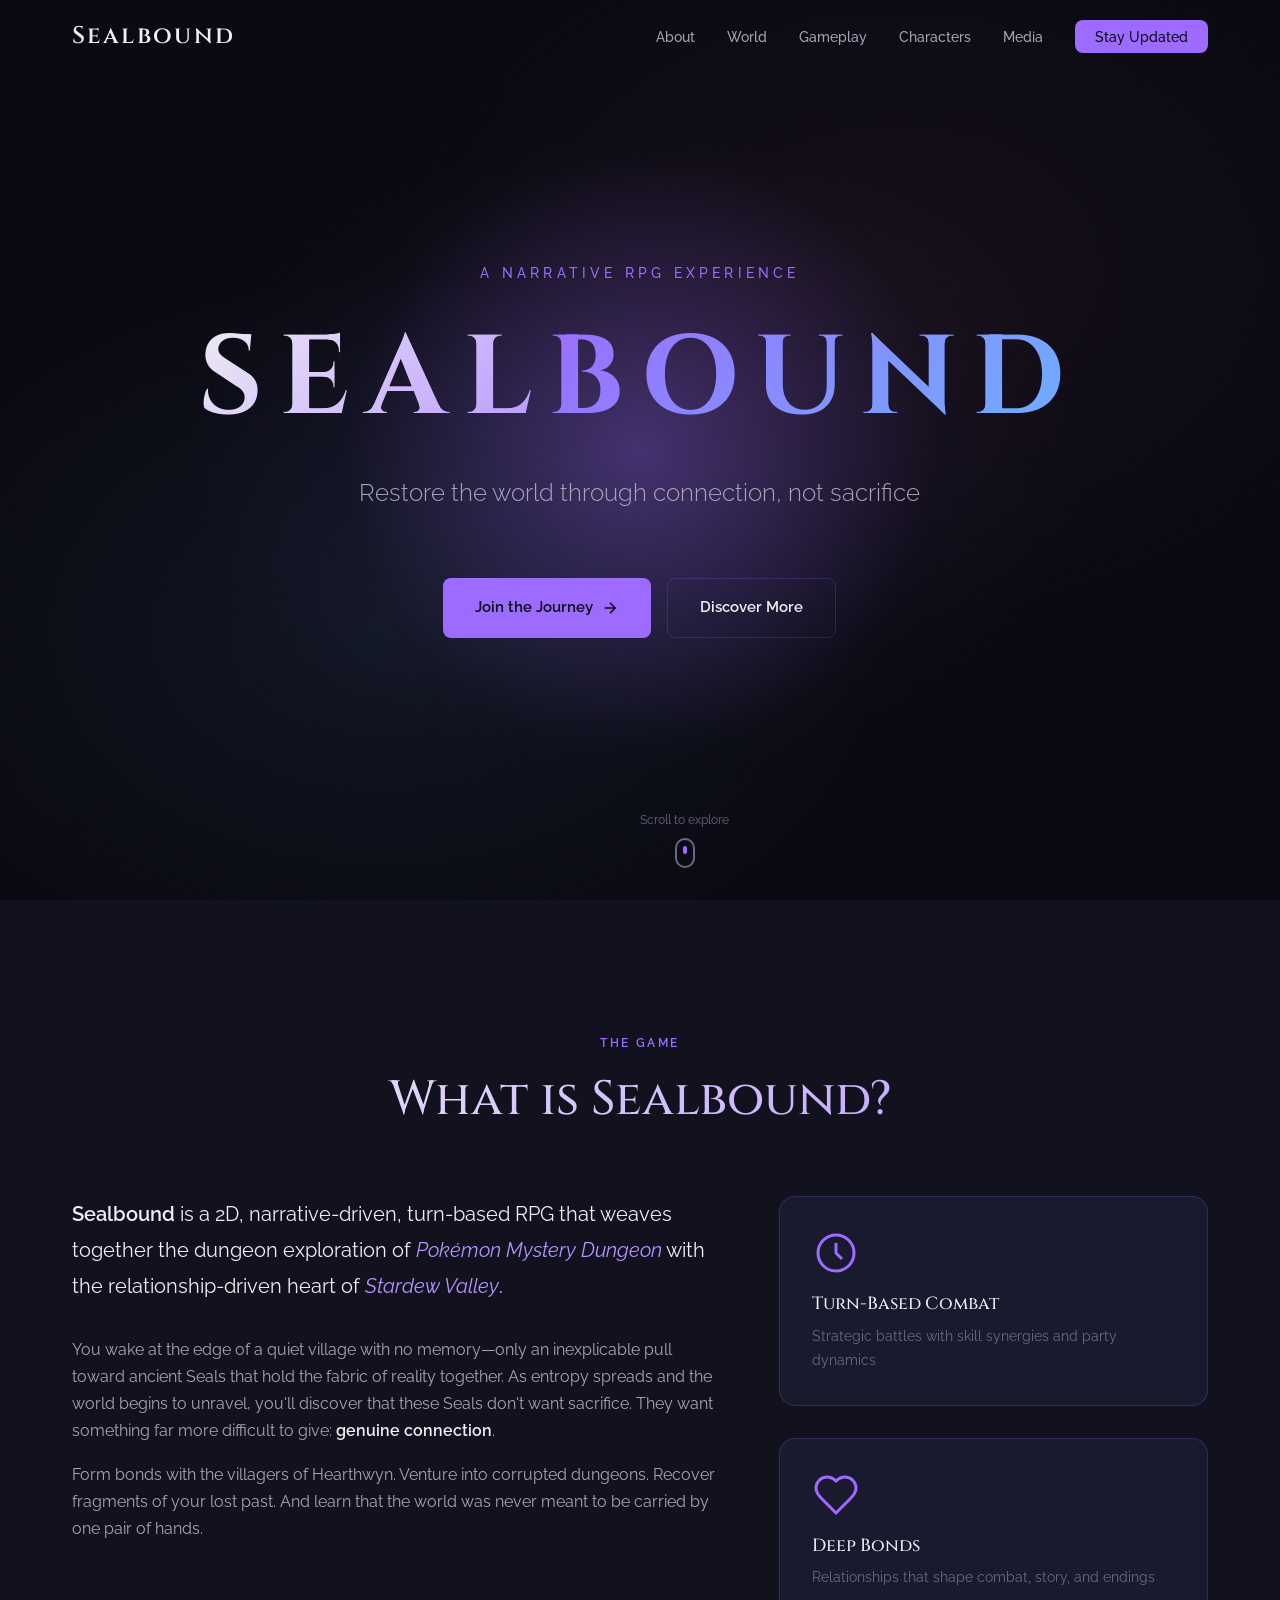
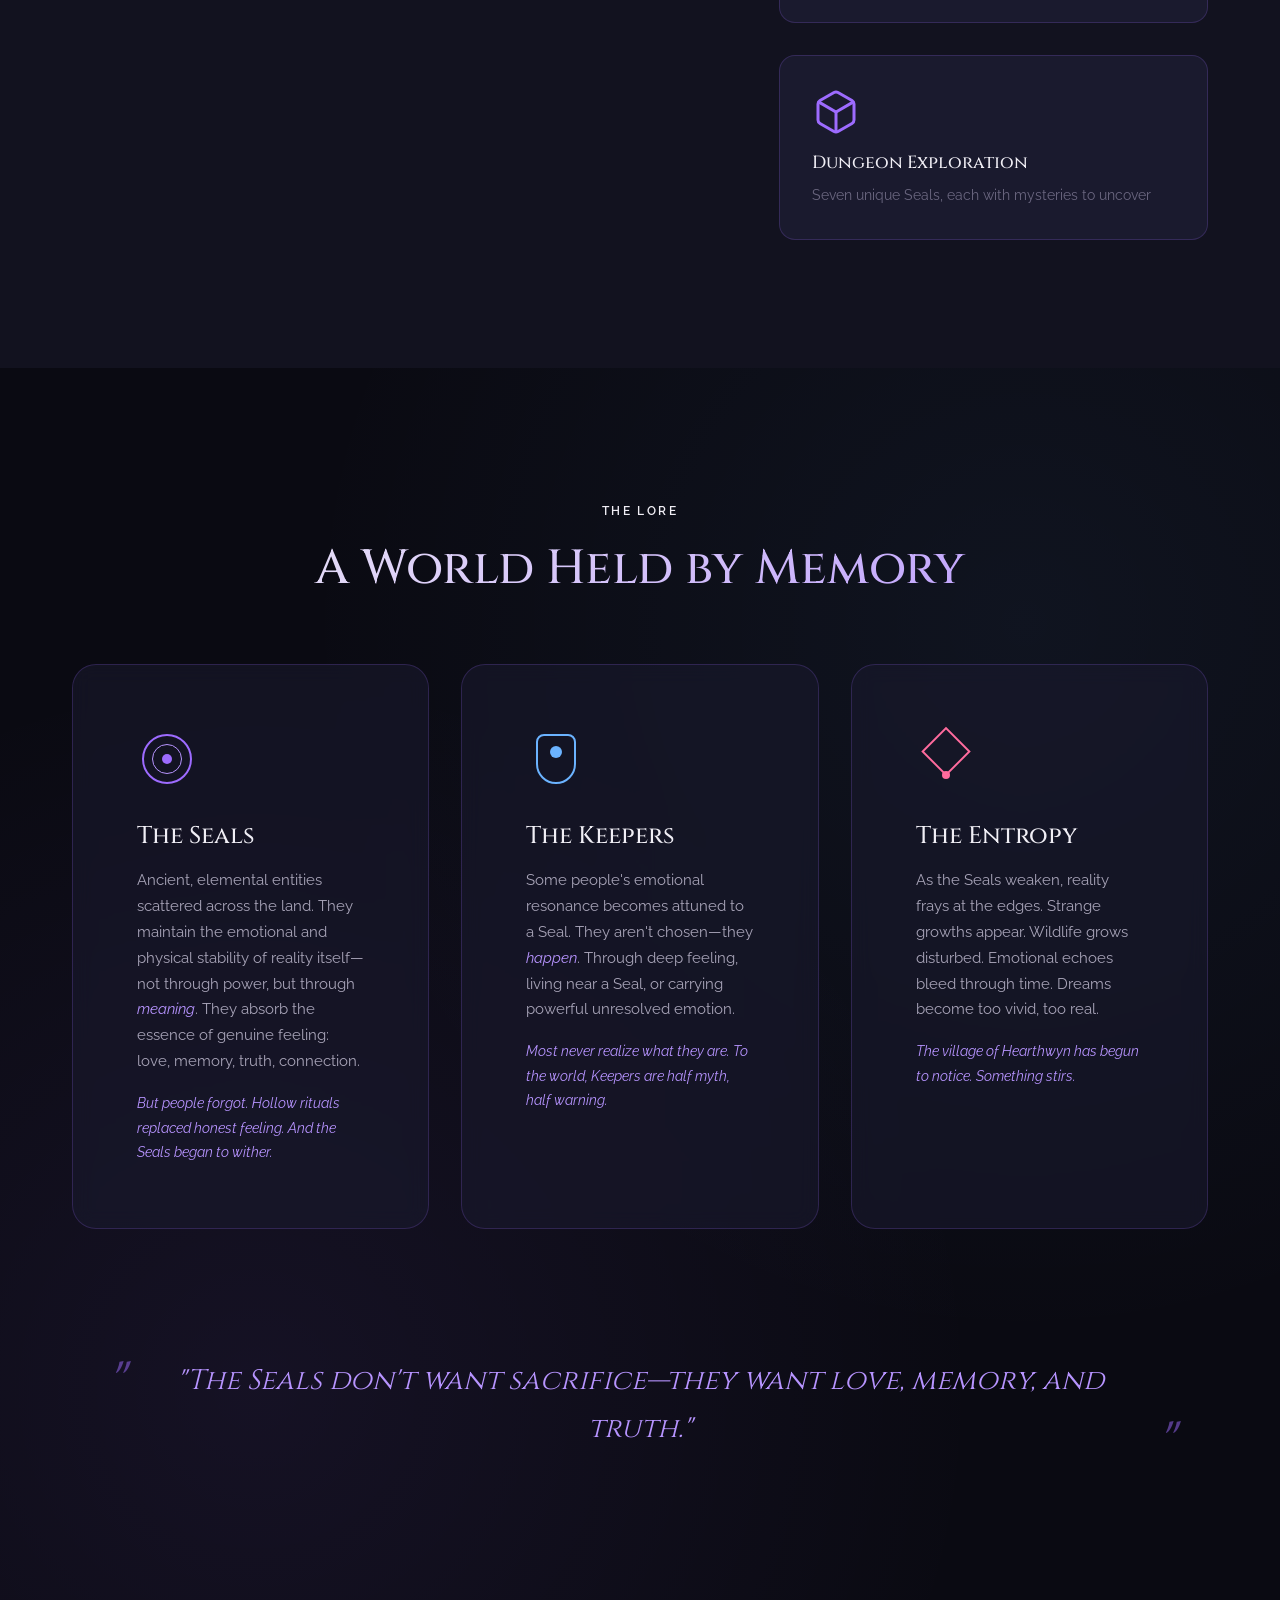
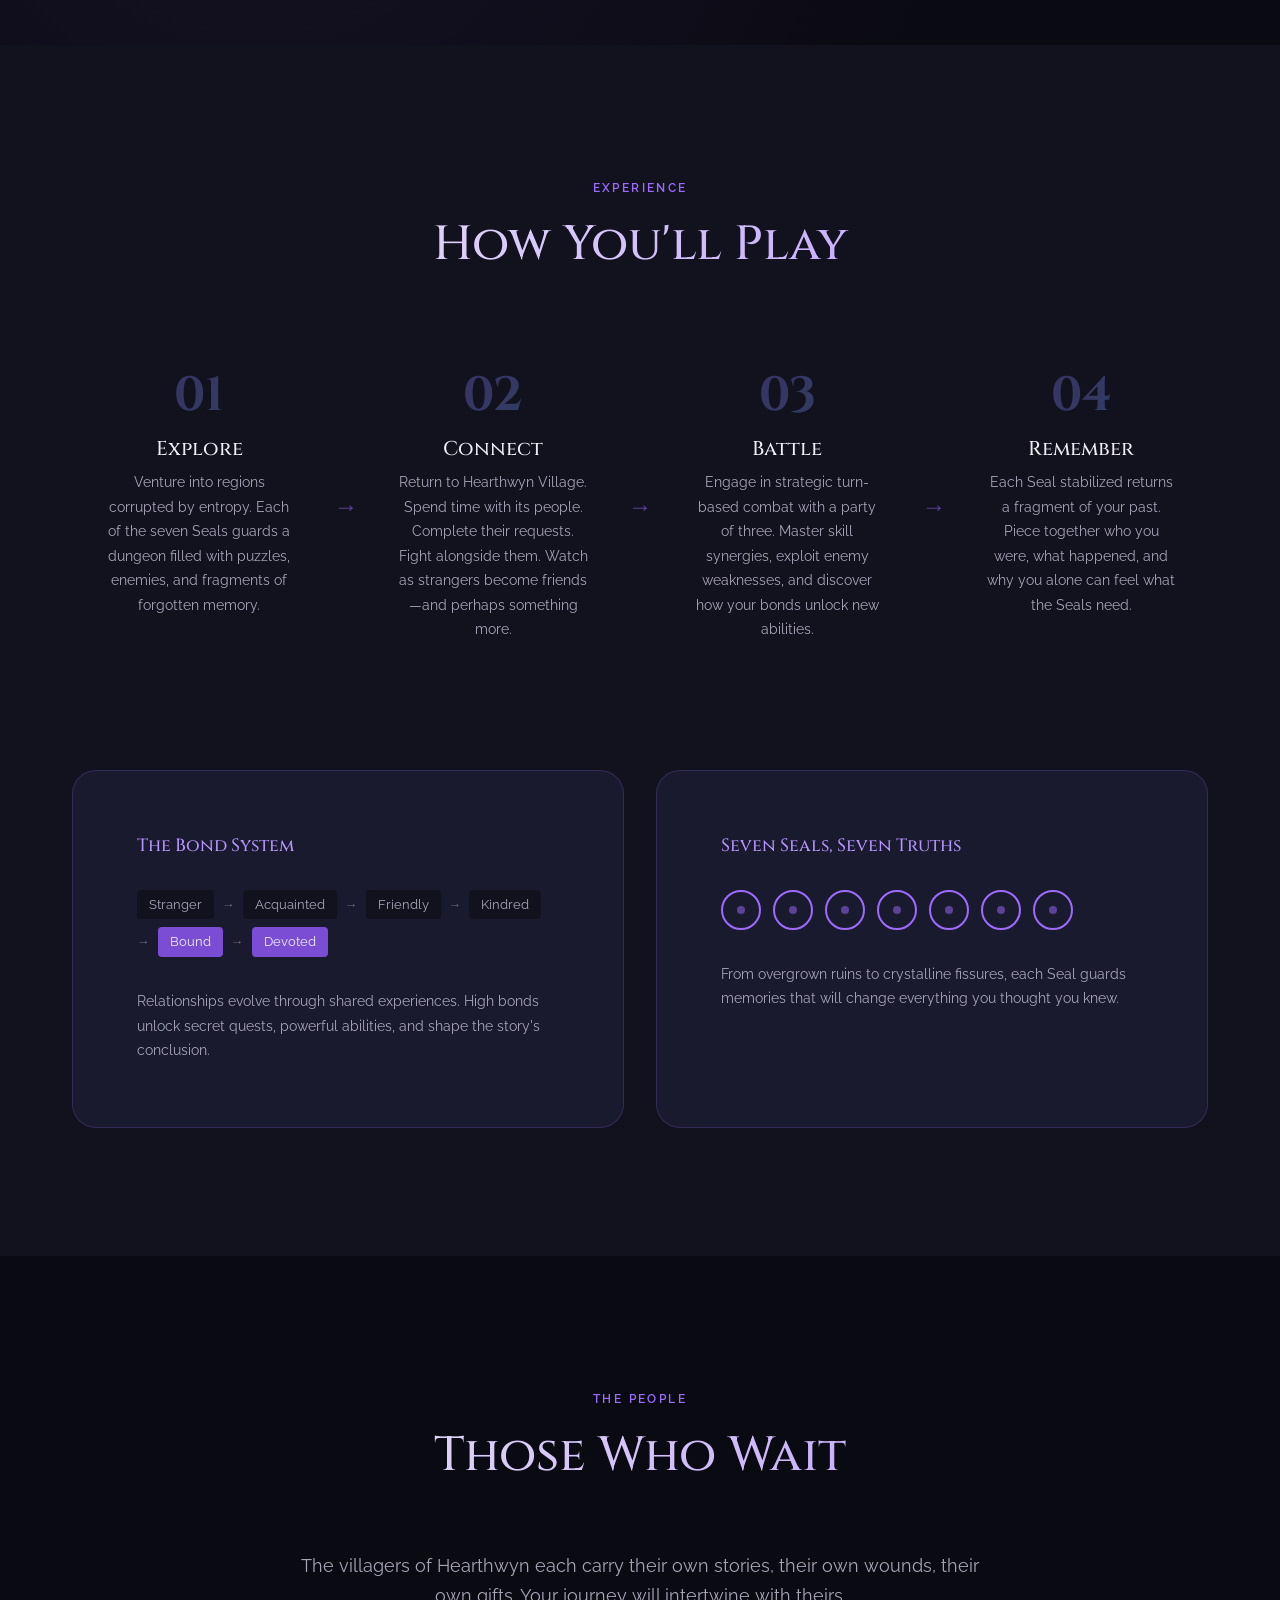
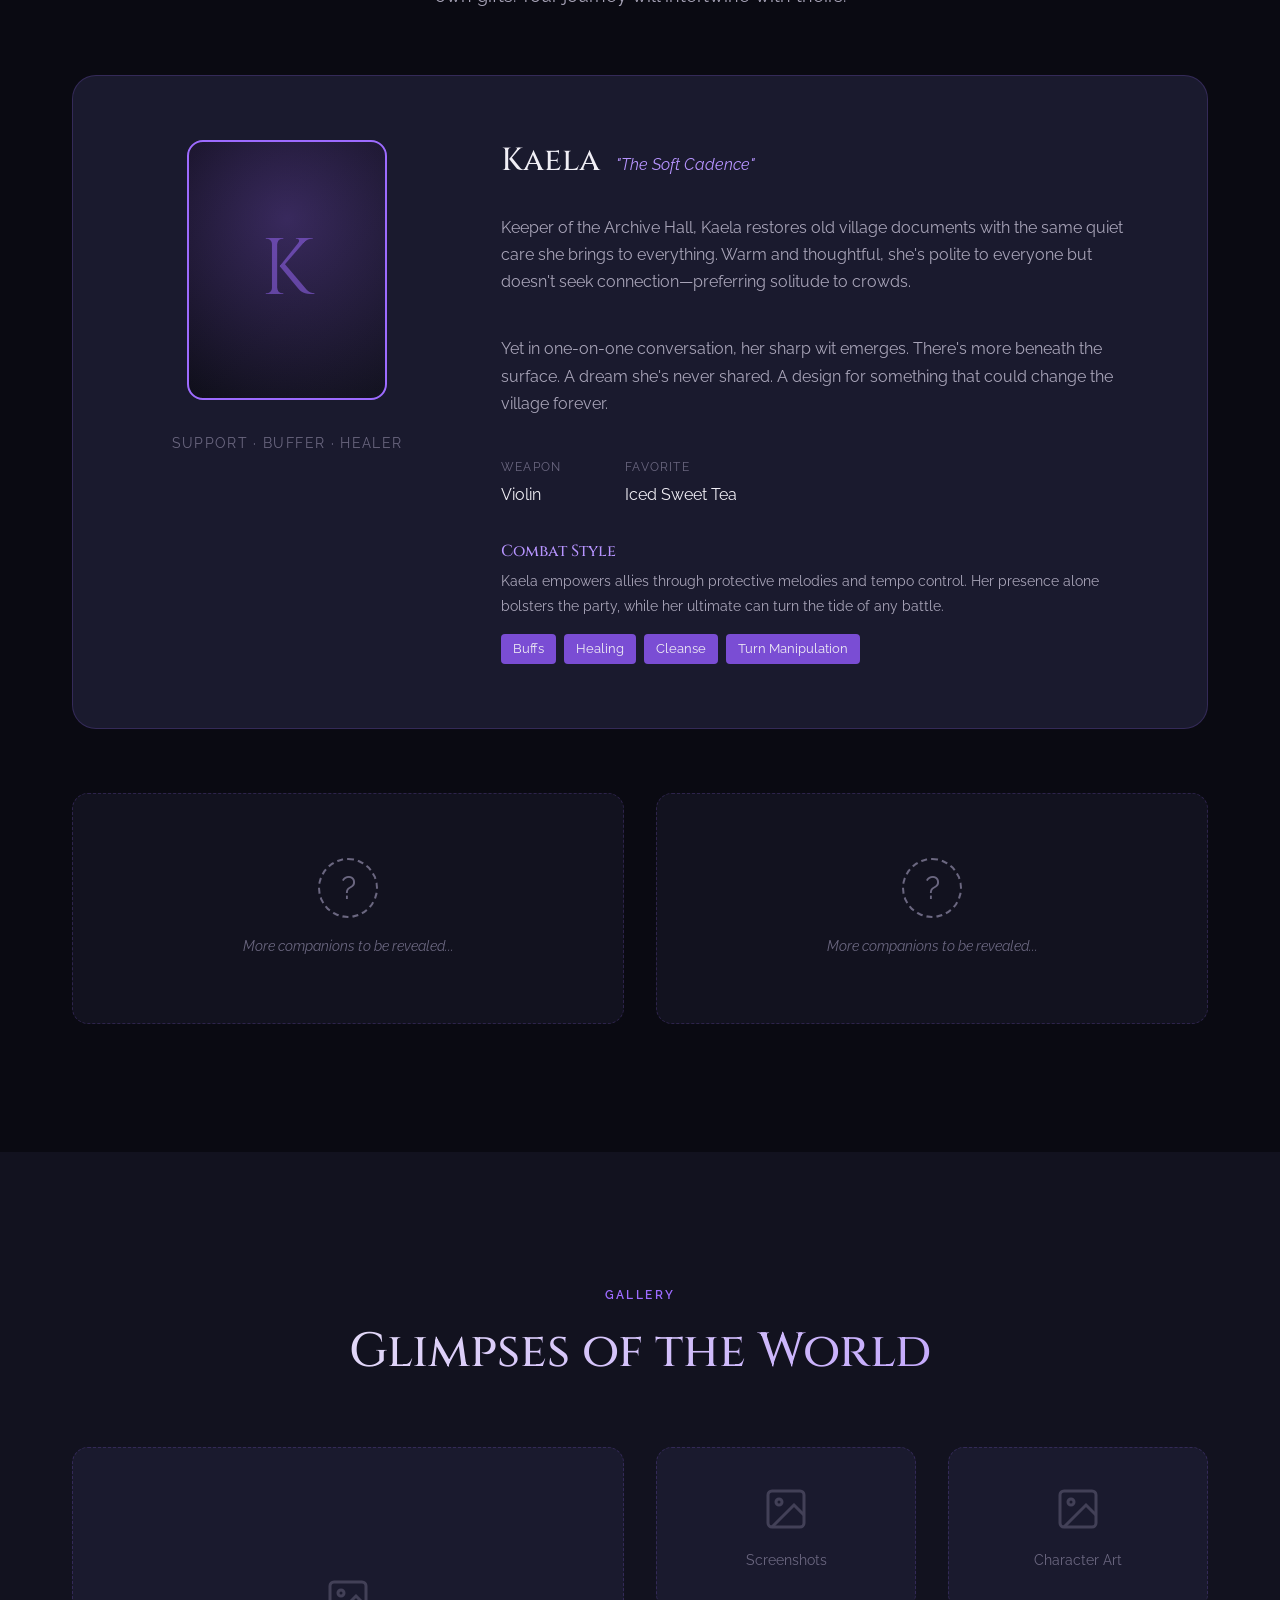
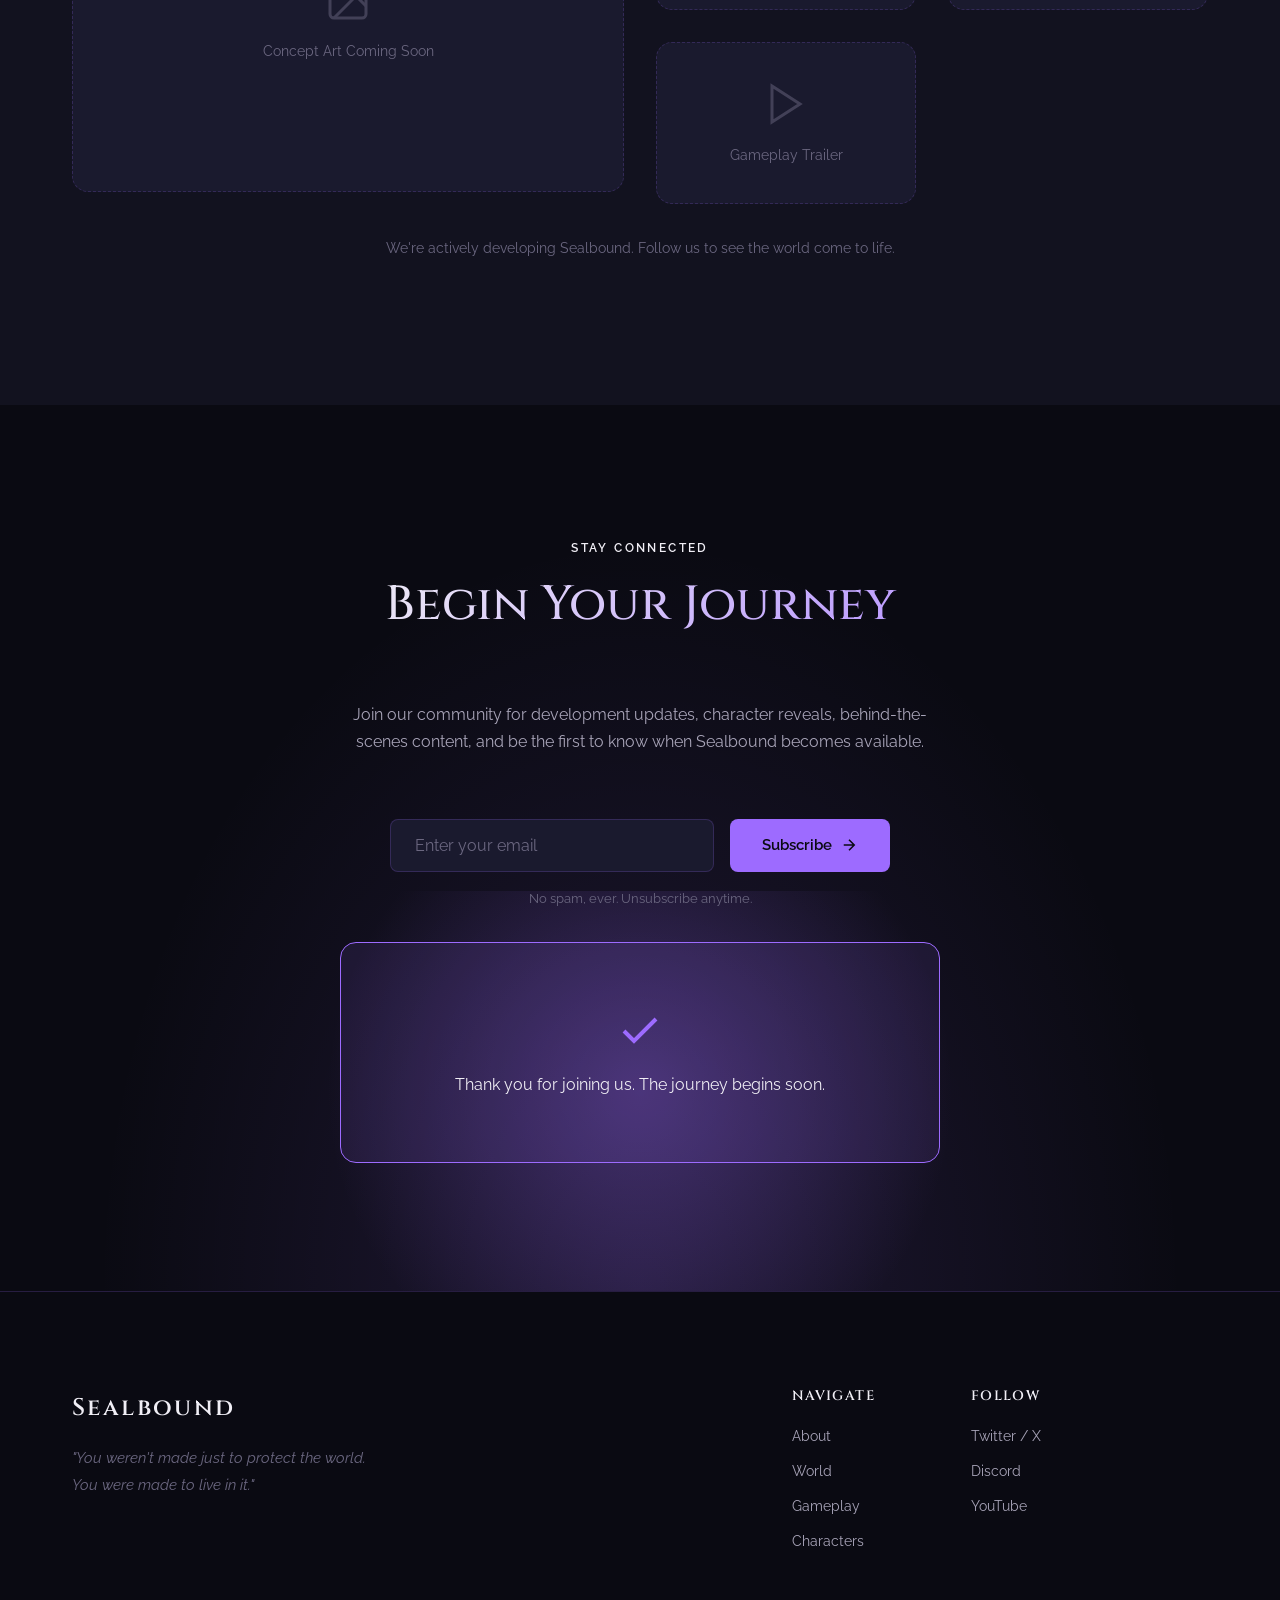
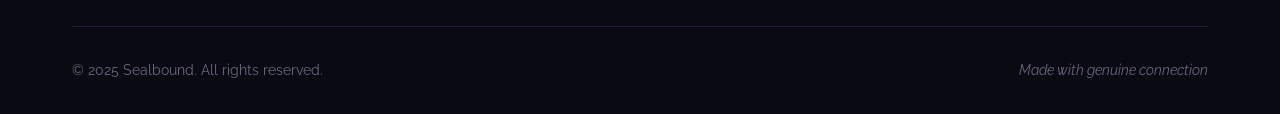
==== index.html @ 5f77fffc "initial commit" ====
<!DOCTYPE html>
<html lang="en">
<head>
    <meta charset="UTF-8">
    <meta name="viewport" content="width=device-width, initial-scale=1.0">
    <meta name="description" content="Sealbound - A 2D narrative RPG where you restore the world through connection, not sacrifice. Coming soon.">
    <meta name="keywords" content="Sealbound, RPG, indie game, narrative RPG, turn-based combat, fantasy game">
    <meta property="og:title" content="Sealbound - Restore the World Through Connection">
    <meta property="og:description" content="A 2D narrative RPG where ancient Seals respond to genuine emotion. Form bonds, explore dungeons, recover your memories.">
    <meta property="og:type" content="website">
    <meta name="twitter:card" content="summary_large_image">
    <meta name="theme-color" content="#0a0a12">
    <title>Sealbound | Restore the World Through Connection</title>

    <!-- Favicon - Seal Symbol -->
    <link rel="icon" href="data:image/svg+xml,<svg xmlns='http://www.w3.org/2000/svg' viewBox='0 0 100 100'><circle cx='50' cy='50' r='45' fill='none' stroke='%239d6bff' stroke-width='4'/><circle cx='50' cy='50' r='30' fill='none' stroke='%239d6bff' stroke-width='2' opacity='0.6'/><circle cx='50' cy='50' r='12' fill='%239d6bff'/></svg>">

    <!-- Fonts -->
    <link rel="preconnect" href="https://fonts.googleapis.com">
    <link rel="preconnect" href="https://fonts.gstatic.com" crossorigin>
    <link href="https://fonts.googleapis.com/css2?family=Cinzel:wght@400;500;600;700&family=Raleway:wght@300;400;500;600&display=swap" rel="stylesheet">

    <link rel="stylesheet" href="css/styles.css">
</head>
<body>
    <!-- Navigation -->
    <nav class="nav" id="nav">
        <div class="nav-container">
            <a href="#hero" class="nav-logo">Sealbound</a>
            <button class="nav-toggle" id="navToggle" aria-label="Toggle navigation">
                <span></span>
                <span></span>
                <span></span>
            </button>
            <ul class="nav-links" id="navLinks">
                <li><a href="#about">About</a></li>
                <li><a href="#world">World</a></li>
                <li><a href="#gameplay">Gameplay</a></li>
                <li><a href="#characters">Characters</a></li>
                <li><a href="#media">Media</a></li>
                <li><a href="#newsletter" class="nav-cta">Stay Updated</a></li>
            </ul>
        </div>
    </nav>

    <!-- Hero Section -->
    <section class="hero" id="hero">
        <div class="hero-bg">
            <div class="seal-glow"></div>
            <div class="particles" id="particles"></div>
        </div>
        <div class="hero-content">
            <div class="hero-subtitle">A Narrative RPG Experience</div>
            <h1 class="hero-title">
                <span class="title-seal">SEAL</span><span class="title-bound">BOUND</span>
            </h1>
            <p class="hero-tagline">Restore the world through connection, not sacrifice</p>
            <div class="hero-cta">
                <a href="#newsletter" class="btn btn-primary">
                    <span>Join the Journey</span>
                    <svg class="btn-arrow" viewBox="0 0 24 24" fill="none" stroke="currentColor" stroke-width="2">
                        <path d="M5 12h14M12 5l7 7-7 7"/>
                    </svg>
                </a>
                <a href="#about" class="btn btn-secondary">Discover More</a>
            </div>
        </div>
        <div class="scroll-indicator">
            <span>Scroll to explore</span>
            <div class="scroll-arrow"></div>
        </div>
    </section>

    <!-- About Section -->
    <section class="section about" id="about">
        <div class="container">
            <div class="section-header">
                <span class="section-label">The Game</span>
                <h2 class="section-title">What is Sealbound?</h2>
            </div>
            <div class="about-grid">
                <div class="about-main">
                    <p class="about-lead">
                        <strong>Sealbound</strong> is a 2D, narrative-driven, turn-based RPG that weaves together
                        the dungeon exploration of <em>Pokémon Mystery Dungeon</em> with the relationship-driven
                        heart of <em>Stardew Valley</em>.
                    </p>
                    <p>
                        You wake at the edge of a quiet village with no memory—only an inexplicable pull toward
                        ancient Seals that hold the fabric of reality together. As entropy spreads and the world
                        begins to unravel, you'll discover that these Seals don't want sacrifice. They want
                        something far more difficult to give: <strong>genuine connection</strong>.
                    </p>
                    <p>
                        Form bonds with the villagers of Hearthwyn. Venture into corrupted dungeons. Recover
                        fragments of your lost past. And learn that the world was never meant to be carried
                        by one pair of hands.
                    </p>
                </div>
                <div class="about-features">
                    <div class="feature-card">
                        <div class="feature-icon">
                            <svg viewBox="0 0 24 24" fill="none" stroke="currentColor" stroke-width="1.5">
                                <path d="M12 21a9 9 0 1 0 0-18 9 9 0 0 0 0 18Z"/>
                                <path d="M12 7v5l3 3"/>
                            </svg>
                        </div>
                        <h3>Turn-Based Combat</h3>
                        <p>Strategic battles with skill synergies and party dynamics</p>
                    </div>
                    <div class="feature-card">
                        <div class="feature-icon">
                            <svg viewBox="0 0 24 24" fill="none" stroke="currentColor" stroke-width="1.5">
                                <path d="M19 14c1.49-1.46 3-3.21 3-5.5A5.5 5.5 0 0 0 16.5 3c-1.76 0-3 .5-4.5 2-1.5-1.5-2.74-2-4.5-2A5.5 5.5 0 0 0 2 8.5c0 2.3 1.5 4.05 3 5.5l7 7Z"/>
                            </svg>
                        </div>
                        <h3>Deep Bonds</h3>
                        <p>Relationships that shape combat, story, and endings</p>
                    </div>
                    <div class="feature-card">
                        <div class="feature-icon">
                            <svg viewBox="0 0 24 24" fill="none" stroke="currentColor" stroke-width="1.5">
                                <path d="M21 16V8a2 2 0 0 0-1-1.73l-7-4a2 2 0 0 0-2 0l-7 4A2 2 0 0 0 3 8v8a2 2 0 0 0 1 1.73l7 4a2 2 0 0 0 2 0l7-4A2 2 0 0 0 21 16z"/>
                                <polyline points="3.27 6.96 12 12.01 20.73 6.96"/>
                                <line x1="12" y1="22.08" x2="12" y2="12"/>
                            </svg>
                        </div>
                        <h3>Dungeon Exploration</h3>
                        <p>Seven unique Seals, each with mysteries to uncover</p>
                    </div>
                </div>
            </div>
        </div>
    </section>

    <!-- World Section -->
    <section class="section world" id="world">
        <div class="world-bg"></div>
        <div class="container">
            <div class="section-header section-header--light">
                <span class="section-label">The Lore</span>
                <h2 class="section-title">A World Held by Memory</h2>
            </div>
            <div class="world-content">
                <div class="lore-card lore-card--seals">
                    <div class="lore-icon">
                        <div class="seal-symbol"></div>
                    </div>
                    <h3>The Seals</h3>
                    <p>
                        Ancient, elemental entities scattered across the land. They maintain the emotional
                        and physical stability of reality itself—not through power, but through <em>meaning</em>.
                        They absorb the essence of genuine feeling: love, memory, truth, connection.
                    </p>
                    <p class="lore-whisper">
                        But people forgot. Hollow rituals replaced honest feeling. And the Seals began to wither.
                    </p>
                </div>
                <div class="lore-card lore-card--keepers">
                    <div class="lore-icon">
                        <div class="keeper-symbol"></div>
                    </div>
                    <h3>The Keepers</h3>
                    <p>
                        Some people's emotional resonance becomes attuned to a Seal. They aren't chosen—they
                        <em>happen</em>. Through deep feeling, living near a Seal, or carrying powerful
                        unresolved emotion.
                    </p>
                    <p class="lore-whisper">
                        Most never realize what they are. To the world, Keepers are half myth, half warning.
                    </p>
                </div>
                <div class="lore-card lore-card--entropy">
                    <div class="lore-icon">
                        <div class="entropy-symbol"></div>
                    </div>
                    <h3>The Entropy</h3>
                    <p>
                        As the Seals weaken, reality frays at the edges. Strange growths appear. Wildlife
                        grows disturbed. Emotional echoes bleed through time. Dreams become too vivid,
                        too real.
                    </p>
                    <p class="lore-whisper">
                        The village of Hearthwyn has begun to notice. Something stirs.
                    </p>
                </div>
            </div>
            <div class="world-quote">
                <blockquote>
                    "The Seals don't want sacrifice—they want love, memory, and truth."
                </blockquote>
            </div>
        </div>
    </section>

    <!-- Gameplay Section -->
    <section class="section gameplay" id="gameplay">
        <div class="container">
            <div class="section-header">
                <span class="section-label">Experience</span>
                <h2 class="section-title">How You'll Play</h2>
            </div>
            <div class="gameplay-loop">
                <div class="loop-step" data-step="1">
                    <div class="loop-number">01</div>
                    <div class="loop-content">
                        <h3>Explore</h3>
                        <p>Venture into regions corrupted by entropy. Each of the seven Seals guards a dungeon
                           filled with puzzles, enemies, and fragments of forgotten memory.</p>
                    </div>
                </div>
                <div class="loop-connector"></div>
                <div class="loop-step" data-step="2">
                    <div class="loop-number">02</div>
                    <div class="loop-content">
                        <h3>Connect</h3>
                        <p>Return to Hearthwyn Village. Spend time with its people. Complete their requests.
                           Fight alongside them. Watch as strangers become friends—and perhaps something more.</p>
                    </div>
                </div>
                <div class="loop-connector"></div>
                <div class="loop-step" data-step="3">
                    <div class="loop-number">03</div>
                    <div class="loop-content">
                        <h3>Battle</h3>
                        <p>Engage in strategic turn-based combat with a party of three. Master skill synergies,
                           exploit enemy weaknesses, and discover how your bonds unlock new abilities.</p>
                    </div>
                </div>
                <div class="loop-connector"></div>
                <div class="loop-step" data-step="4">
                    <div class="loop-number">04</div>
                    <div class="loop-content">
                        <h3>Remember</h3>
                        <p>Each Seal stabilized returns a fragment of your past. Piece together who you were,
                           what happened, and why you alone can feel what the Seals need.</p>
                    </div>
                </div>
            </div>

            <div class="gameplay-details">
                <div class="detail-card">
                    <h4>The Bond System</h4>
                    <div class="bond-levels">
                        <span class="bond-level">Stranger</span>
                        <span class="bond-arrow">→</span>
                        <span class="bond-level">Acquainted</span>
                        <span class="bond-arrow">→</span>
                        <span class="bond-level">Friendly</span>
                        <span class="bond-arrow">→</span>
                        <span class="bond-level">Kindred</span>
                        <span class="bond-arrow">→</span>
                        <span class="bond-level bond-level--special">Bound</span>
                        <span class="bond-arrow">→</span>
                        <span class="bond-level bond-level--special">Devoted</span>
                    </div>
                    <p>Relationships evolve through shared experiences. High bonds unlock secret quests,
                       powerful abilities, and shape the story's conclusion.</p>
                </div>
                <div class="detail-card">
                    <h4>Seven Seals, Seven Truths</h4>
                    <div class="seals-preview">
                        <div class="seal-pip" data-seal="Hollow Glade"></div>
                        <div class="seal-pip" data-seal="Stillwater Hollow"></div>
                        <div class="seal-pip" data-seal="Embercoil Depths"></div>
                        <div class="seal-pip" data-seal="Whispering Spire"></div>
                        <div class="seal-pip" data-seal="Shardfall"></div>
                        <div class="seal-pip" data-seal="Blackroot Sanctum"></div>
                        <div class="seal-pip" data-seal="Heartroot Nexus"></div>
                    </div>
                    <p>From overgrown ruins to crystalline fissures, each Seal guards memories that
                       will change everything you thought you knew.</p>
                </div>
            </div>
        </div>
    </section>

    <!-- Characters Section -->
    <section class="section characters" id="characters">
        <div class="container">
            <div class="section-header">
                <span class="section-label">The People</span>
                <h2 class="section-title">Those Who Wait</h2>
            </div>
            <p class="section-intro">
                The villagers of Hearthwyn each carry their own stories, their own wounds, their own gifts.
                Your journey will intertwine with theirs.
            </p>

            <div class="character-showcase">
                <div class="character-card character-card--featured" data-character="kaela">
                    <div class="character-portrait">
                        <div class="portrait-frame">
                            <div class="portrait-placeholder">
                                <span class="portrait-initial">K</span>
                            </div>
                        </div>
                        <div class="character-role">Support · Buffer · Healer</div>
                    </div>
                    <div class="character-info">
                        <div class="character-header">
                            <h3 class="character-name">Kaela</h3>
                            <span class="character-epithet">"The Soft Cadence"</span>
                        </div>
                        <p class="character-desc">
                            Keeper of the Archive Hall, Kaela restores old village documents with the same
                            quiet care she brings to everything. Warm and thoughtful, she's polite to everyone
                            but doesn't seek connection—preferring solitude to crowds.
                        </p>
                        <p class="character-desc">
                            Yet in one-on-one conversation, her sharp wit emerges. There's more beneath the
                            surface. A dream she's never shared. A design for something that could change
                            the village forever.
                        </p>
                        <div class="character-details">
                            <div class="detail-item">
                                <span class="detail-label">Weapon</span>
                                <span class="detail-value">Violin</span>
                            </div>
                            <div class="detail-item">
                                <span class="detail-label">Favorite</span>
                                <span class="detail-value">Iced Sweet Tea</span>
                            </div>
                        </div>
                        <div class="character-abilities">
                            <h4>Combat Style</h4>
                            <p>Kaela empowers allies through protective melodies and tempo control. Her presence
                               alone bolsters the party, while her ultimate can turn the tide of any battle.</p>
                            <div class="ability-preview">
                                <span class="ability-tag">Buffs</span>
                                <span class="ability-tag">Healing</span>
                                <span class="ability-tag">Cleanse</span>
                                <span class="ability-tag">Turn Manipulation</span>
                            </div>
                        </div>
                    </div>
                </div>

                <div class="characters-coming">
                    <div class="coming-card">
                        <div class="coming-icon">?</div>
                        <p>More companions to be revealed...</p>
                    </div>
                    <div class="coming-card">
                        <div class="coming-icon">?</div>
                        <p>More companions to be revealed...</p>
                    </div>
                </div>
            </div>
        </div>
    </section>

    <!-- Media Section -->
    <section class="section media" id="media">
        <div class="container">
            <div class="section-header">
                <span class="section-label">Gallery</span>
                <h2 class="section-title">Glimpses of the World</h2>
            </div>
            <div class="media-grid">
                <div class="media-placeholder media-placeholder--large">
                    <div class="placeholder-content">
                        <svg viewBox="0 0 24 24" fill="none" stroke="currentColor" stroke-width="1.5">
                            <rect x="3" y="3" width="18" height="18" rx="2" ry="2"/>
                            <circle cx="8.5" cy="8.5" r="1.5"/>
                            <polyline points="21 15 16 10 5 21"/>
                        </svg>
                        <span>Concept Art Coming Soon</span>
                    </div>
                </div>
                <div class="media-placeholder">
                    <div class="placeholder-content">
                        <svg viewBox="0 0 24 24" fill="none" stroke="currentColor" stroke-width="1.5">
                            <rect x="3" y="3" width="18" height="18" rx="2" ry="2"/>
                            <circle cx="8.5" cy="8.5" r="1.5"/>
                            <polyline points="21 15 16 10 5 21"/>
                        </svg>
                        <span>Screenshots</span>
                    </div>
                </div>
                <div class="media-placeholder">
                    <div class="placeholder-content">
                        <svg viewBox="0 0 24 24" fill="none" stroke="currentColor" stroke-width="1.5">
                            <rect x="3" y="3" width="18" height="18" rx="2" ry="2"/>
                            <circle cx="8.5" cy="8.5" r="1.5"/>
                            <polyline points="21 15 16 10 5 21"/>
                        </svg>
                        <span>Character Art</span>
                    </div>
                </div>
                <div class="media-placeholder">
                    <div class="placeholder-content">
                        <svg viewBox="0 0 24 24" fill="none" stroke="currentColor" stroke-width="1.5">
                            <polygon points="5 3 19 12 5 21 5 3"/>
                        </svg>
                        <span>Gameplay Trailer</span>
                    </div>
                </div>
            </div>
            <p class="media-note">
                We're actively developing Sealbound. Follow us to see the world come to life.
            </p>
        </div>
    </section>

    <!-- Newsletter Section -->
    <section class="section newsletter" id="newsletter">
        <div class="newsletter-bg">
            <div class="seal-glow seal-glow--newsletter"></div>
        </div>
        <div class="container">
            <div class="newsletter-content">
                <div class="section-header section-header--light section-header--center">
                    <span class="section-label">Stay Connected</span>
                    <h2 class="section-title">Begin Your Journey</h2>
                </div>
                <p class="newsletter-desc">
                    Join our community for development updates, character reveals, behind-the-scenes content,
                    and be the first to know when Sealbound becomes available.
                </p>
                <form class="newsletter-form" id="newsletterForm">
                    <div class="form-group">
                        <input
                            type="email"
                            id="email"
                            name="email"
                            placeholder="Enter your email"
                            required
                            aria-label="Email address"
                        >
                        <button type="submit" class="btn btn-primary">
                            <span>Subscribe</span>
                            <svg class="btn-arrow" viewBox="0 0 24 24" fill="none" stroke="currentColor" stroke-width="2">
                                <path d="M5 12h14M12 5l7 7-7 7"/>
                            </svg>
                        </button>
                    </div>
                    <p class="form-note">No spam, ever. Unsubscribe anytime.</p>
                </form>
                <div class="newsletter-success" id="newsletterSuccess" hidden>
                    <svg viewBox="0 0 24 24" fill="none" stroke="currentColor" stroke-width="2">
                        <polyline points="20 6 9 17 4 12"/>
                    </svg>
                    <p>Thank you for joining us. The journey begins soon.</p>
                </div>
            </div>
        </div>
    </section>

    <!-- Footer -->
    <footer class="footer">
        <div class="container">
            <div class="footer-content">
                <div class="footer-brand">
                    <span class="footer-logo">Sealbound</span>
                    <p class="footer-tagline">
                        "You weren't made just to protect the world.<br>
                        You were made to live in it."
                    </p>
                </div>
                <div class="footer-links">
                    <div class="footer-column">
                        <h4>Navigate</h4>
                        <ul>
                            <li><a href="#about">About</a></li>
                            <li><a href="#world">World</a></li>
                            <li><a href="#gameplay">Gameplay</a></li>
                            <li><a href="#characters">Characters</a></li>
                        </ul>
                    </div>
                    <div class="footer-column">
                        <h4>Follow</h4>
                        <ul>
                            <li><a href="#" aria-label="Twitter">Twitter / X</a></li>
                            <li><a href="#" aria-label="Discord">Discord</a></li>
                            <li><a href="#" aria-label="YouTube">YouTube</a></li>
                        </ul>
                    </div>
                </div>
            </div>
            <div class="footer-bottom">
                <p>&copy; 2025 Sealbound. All rights reserved.</p>
                <p class="footer-credit">Made with genuine connection</p>
            </div>
        </div>
    </footer>

    <script src="js/content.js"></script>
    <script src="js/main.js"></script>
</body>
</html>
---- css/styles.css ----
/* ================================
   SEALBOUND - Landing Page Styles
   ================================ */

/* CSS Custom Properties */
:root {
    /* Colors - Mystical Purple/Blue Palette */
    --color-bg-dark: #0a0a12;
    --color-bg-medium: #12121f;
    --color-bg-light: #1a1a2e;

    --color-primary: #9d6bff;
    --color-primary-light: #b794ff;
    --color-primary-dark: #7a4dd4;
    --color-primary-glow: rgba(157, 107, 255, 0.3);

    --color-secondary: #6bb3ff;
    --color-secondary-light: #94c9ff;
    --color-secondary-glow: rgba(107, 179, 255, 0.3);

    --color-accent: #ff6b9d;
    --color-accent-light: #ff94b8;

    --color-text-primary: #f0eef5;
    --color-text-secondary: #a8a4b8;
    --color-text-muted: #6b6780;

    --color-border: rgba(157, 107, 255, 0.2);
    --color-border-light: rgba(255, 255, 255, 0.1);

    /* Typography */
    --font-display: 'Cinzel', serif;
    --font-body: 'Raleway', sans-serif;

    /* Spacing */
    --space-xs: 0.5rem;
    --space-sm: 1rem;
    --space-md: 2rem;
    --space-lg: 4rem;
    --space-xl: 6rem;
    --space-2xl: 8rem;

    /* Transitions */
    --transition-fast: 0.2s ease;
    --transition-medium: 0.4s ease;
    --transition-slow: 0.6s ease;

    /* Shadows */
    --shadow-glow: 0 0 40px var(--color-primary-glow);
    --shadow-glow-strong: 0 0 60px var(--color-primary-glow), 0 0 100px var(--color-secondary-glow);

    /* Border Radius */
    --radius-sm: 4px;
    --radius-md: 8px;
    --radius-lg: 16px;
    --radius-xl: 24px;
}

/* Reset & Base */
*,
*::before,
*::after {
    box-sizing: border-box;
    margin: 0;
    padding: 0;
}

html {
    scroll-behavior: smooth;
    font-size: 16px;
}

body {
    font-family: var(--font-body);
    background-color: var(--color-bg-dark);
    color: var(--color-text-primary);
    line-height: 1.7;
    overflow-x: hidden;
    -webkit-font-smoothing: antialiased;
    -moz-osx-font-smoothing: grayscale;
}

/* Scrollbar Styling */
::-webkit-scrollbar {
    width: 8px;
}

::-webkit-scrollbar-track {
    background: var(--color-bg-dark);
}

::-webkit-scrollbar-thumb {
    background: var(--color-primary-dark);
    border-radius: 4px;
}

::-webkit-scrollbar-thumb:hover {
    background: var(--color-primary);
}

/* Typography */
h1, h2, h3, h4, h5, h6 {
    font-family: var(--font-display);
    font-weight: 500;
    line-height: 1.3;
    color: var(--color-text-primary);
}

p {
    margin-bottom: 1rem;
}

a {
    color: var(--color-primary-light);
    text-decoration: none;
    transition: color var(--transition-fast);
}

a:hover {
    color: var(--color-primary);
}

strong {
    color: var(--color-text-primary);
    font-weight: 600;
}

em {
    color: var(--color-primary-light);
    font-style: italic;
}

/* Container */
.container {
    width: 100%;
    max-width: 1200px;
    margin: 0 auto;
    padding: 0 var(--space-md);
}

/* Section Base */
.section {
    padding: var(--space-2xl) 0;
    position: relative;
}

.section-header {
    margin-bottom: var(--space-lg);
    text-align: center;
}

.section-header--light .section-label,
.section-header--light .section-title {
    color: var(--color-text-primary);
}

.section-header--center {
    text-align: center;
}

.section-label {
    display: inline-block;
    font-size: 0.75rem;
    font-weight: 600;
    letter-spacing: 0.2em;
    text-transform: uppercase;
    color: var(--color-primary);
    margin-bottom: var(--space-sm);
}

.section-title {
    font-size: clamp(2rem, 5vw, 3rem);
    background: linear-gradient(135deg, var(--color-text-primary), var(--color-primary-light));
    -webkit-background-clip: text;
    -webkit-text-fill-color: transparent;
    background-clip: text;
}

.section-intro {
    max-width: 700px;
    margin: 0 auto var(--space-lg);
    text-align: center;
    color: var(--color-text-secondary);
    font-size: 1.1rem;
}

/* ================================
   NAVIGATION
   ================================ */
.nav {
    position: fixed;
    top: 0;
    left: 0;
    right: 0;
    z-index: 1000;
    padding: var(--space-sm) 0;
    background: transparent;
    transition: background var(--transition-medium), padding var(--transition-medium);
}

.nav.scrolled {
    background: rgba(10, 10, 18, 0.95);
    backdrop-filter: blur(10px);
    padding: var(--space-xs) 0;
    border-bottom: 1px solid var(--color-border);
}

.nav-container {
    display: flex;
    align-items: center;
    justify-content: space-between;
    max-width: 1200px;
    margin: 0 auto;
    padding: 0 var(--space-md);
}

.nav-logo {
    font-family: var(--font-display);
    font-size: 1.5rem;
    font-weight: 600;
    color: var(--color-text-primary);
    letter-spacing: 0.1em;
}

.nav-links {
    display: flex;
    align-items: center;
    gap: var(--space-md);
    list-style: none;
}

.nav-links a {
    font-size: 0.9rem;
    font-weight: 500;
    color: var(--color-text-secondary);
    transition: color var(--transition-fast);
    position: relative;
}

.nav-links a::after {
    content: '';
    position: absolute;
    bottom: -4px;
    left: 0;
    width: 0;
    height: 2px;
    background: var(--color-primary);
    transition: width var(--transition-fast);
}

.nav-links a:hover {
    color: var(--color-text-primary);
}

.nav-links a:hover::after {
    width: 100%;
}

.nav-cta {
    padding: 0.5rem 1.25rem;
    background: var(--color-primary);
    border-radius: var(--radius-md);
    color: var(--color-bg-dark) !important;
    font-weight: 600;
}

.nav-cta::after {
    display: none !important;
}

.nav-cta:hover {
    background: var(--color-primary-light);
}

.nav-toggle {
    display: none;
    flex-direction: column;
    gap: 5px;
    background: none;
    border: none;
    cursor: pointer;
    padding: 5px;
}

.nav-toggle span {
    display: block;
    width: 25px;
    height: 2px;
    background: var(--color-text-primary);
    transition: var(--transition-fast);
}

/* ================================
   HERO SECTION
   ================================ */
.hero {
    min-height: 100vh;
    display: flex;
    flex-direction: column;
    align-items: center;
    justify-content: center;
    position: relative;
    overflow: hidden;
    padding: var(--space-2xl) var(--space-md);
}

.hero-bg {
    position: absolute;
    inset: 0;
    z-index: 0;
    background:
        radial-gradient(ellipse at 50% 50%, rgba(157, 107, 255, 0.1) 0%, transparent 50%),
        radial-gradient(ellipse at 30% 70%, rgba(107, 179, 255, 0.08) 0%, transparent 40%),
        radial-gradient(ellipse at 70% 30%, rgba(255, 107, 157, 0.05) 0%, transparent 40%),
        var(--color-bg-dark);
}

.seal-glow {
    position: absolute;
    top: 50%;
    left: 50%;
    transform: translate(-50%, -50%);
    width: 600px;
    height: 600px;
    background: radial-gradient(circle, var(--color-primary-glow) 0%, transparent 70%);
    animation: pulse 4s ease-in-out infinite;
    pointer-events: none;
}

@keyframes pulse {
    0%, 100% {
        opacity: 0.5;
        transform: translate(-50%, -50%) scale(1);
    }
    50% {
        opacity: 0.8;
        transform: translate(-50%, -50%) scale(1.1);
    }
}

.particles {
    position: absolute;
    inset: 0;
    pointer-events: none;
}

.particle {
    position: absolute;
    width: 4px;
    height: 4px;
    background: var(--color-primary-light);
    border-radius: 50%;
    opacity: 0;
    animation: float 8s ease-in-out infinite;
}

@keyframes float {
    0% {
        opacity: 0;
        transform: translateY(100vh) scale(0);
    }
    10% {
        opacity: 0.8;
    }
    90% {
        opacity: 0.8;
    }
    100% {
        opacity: 0;
        transform: translateY(-20vh) scale(1);
    }
}

.hero-content {
    position: relative;
    z-index: 1;
    text-align: center;
    max-width: 900px;
}

.hero-subtitle {
    font-size: 0.875rem;
    font-weight: 500;
    letter-spacing: 0.3em;
    text-transform: uppercase;
    color: var(--color-primary);
    margin-bottom: var(--space-md);
    opacity: 0;
    animation: fadeInUp 1s ease forwards 0.3s;
}

.hero-title {
    font-size: clamp(3rem, 12vw, 7rem);
    font-weight: 700;
    letter-spacing: 0.15em;
    margin-bottom: var(--space-md);
    line-height: 1.1;
    opacity: 0;
    animation: fadeInUp 1s ease forwards 0.5s;
}

.title-seal {
    background: linear-gradient(135deg, var(--color-text-primary), var(--color-primary-light));
    -webkit-background-clip: text;
    -webkit-text-fill-color: transparent;
    background-clip: text;
}

.title-bound {
    background: linear-gradient(135deg, var(--color-primary), var(--color-secondary));
    -webkit-background-clip: text;
    -webkit-text-fill-color: transparent;
    background-clip: text;
}

.hero-tagline {
    font-size: clamp(1.1rem, 2.5vw, 1.5rem);
    color: var(--color-text-secondary);
    margin-bottom: var(--space-lg);
    font-weight: 300;
    opacity: 0;
    animation: fadeInUp 1s ease forwards 0.7s;
}

.hero-cta {
    display: flex;
    gap: var(--space-sm);
    justify-content: center;
    flex-wrap: wrap;
    opacity: 0;
    animation: fadeInUp 1s ease forwards 0.9s;
}

@keyframes fadeInUp {
    from {
        opacity: 0;
        transform: translateY(30px);
    }
    to {
        opacity: 1;
        transform: translateY(0);
    }
}

/* Buttons */
.btn {
    display: inline-flex;
    align-items: center;
    gap: 0.5rem;
    padding: 1rem 2rem;
    font-family: var(--font-body);
    font-size: 0.95rem;
    font-weight: 600;
    border-radius: var(--radius-md);
    border: none;
    cursor: pointer;
    transition: all var(--transition-fast);
}

.btn-primary {
    background: var(--color-primary);
    color: var(--color-bg-dark);
}

.btn-primary:hover {
    background: var(--color-primary-light);
    color: var(--color-bg-dark);
    transform: translateY(-2px);
    box-shadow: var(--shadow-glow);
}

.btn-secondary {
    background: transparent;
    color: var(--color-text-primary);
    border: 1px solid var(--color-border);
}

.btn-secondary:hover {
    border-color: var(--color-primary);
    color: var(--color-primary);
}

.btn-arrow {
    width: 18px;
    height: 18px;
    transition: transform var(--transition-fast);
}

.btn:hover .btn-arrow {
    transform: translateX(4px);
}

/* Scroll Indicator */
.scroll-indicator {
    position: absolute;
    bottom: var(--space-md);
    left: 50%;
    transform: translateX(-50%);
    display: flex;
    flex-direction: column;
    align-items: center;
    gap: var(--space-xs);
    color: var(--color-text-muted);
    font-size: 0.75rem;
    opacity: 0;
    animation: fadeInUp 1s ease forwards 1.2s;
}

.scroll-arrow {
    width: 20px;
    height: 30px;
    border: 2px solid var(--color-text-muted);
    border-radius: 10px;
    position: relative;
}

.scroll-arrow::after {
    content: '';
    position: absolute;
    top: 6px;
    left: 50%;
    transform: translateX(-50%);
    width: 4px;
    height: 8px;
    background: var(--color-primary);
    border-radius: 2px;
    animation: scroll 2s ease-in-out infinite;
}

@keyframes scroll {
    0%, 100% {
        opacity: 1;
        transform: translateX(-50%) translateY(0);
    }
    50% {
        opacity: 0.5;
        transform: translateX(-50%) translateY(8px);
    }
}

/* ================================
   ABOUT SECTION
   ================================ */
.about {
    background: var(--color-bg-medium);
}

.about-grid {
    display: grid;
    grid-template-columns: 1.5fr 1fr;
    gap: var(--space-lg);
    align-items: start;
}

.about-main {
    color: var(--color-text-secondary);
}

.about-lead {
    font-size: 1.25rem;
    line-height: 1.8;
    margin-bottom: var(--space-md);
    color: var(--color-text-primary);
}

.about-features {
    display: flex;
    flex-direction: column;
    gap: var(--space-md);
}

.feature-card {
    padding: var(--space-md);
    background: var(--color-bg-light);
    border-radius: var(--radius-lg);
    border: 1px solid var(--color-border);
    transition: all var(--transition-medium);
}

.feature-card:hover {
    border-color: var(--color-primary);
    transform: translateX(8px);
}

.feature-icon {
    width: 48px;
    height: 48px;
    margin-bottom: var(--space-sm);
    color: var(--color-primary);
}

.feature-icon svg {
    width: 100%;
    height: 100%;
}

.feature-card h3 {
    font-size: 1.1rem;
    margin-bottom: 0.5rem;
}

.feature-card p {
    font-size: 0.9rem;
    color: var(--color-text-muted);
    margin-bottom: 0;
}

/* ================================
   WORLD SECTION
   ================================ */
.world {
    background: var(--color-bg-dark);
    position: relative;
    overflow: hidden;
}

.world-bg {
    position: absolute;
    inset: 0;
    background:
        radial-gradient(ellipse at 20% 80%, rgba(157, 107, 255, 0.08) 0%, transparent 50%),
        radial-gradient(ellipse at 80% 20%, rgba(107, 179, 255, 0.06) 0%, transparent 50%);
    pointer-events: none;
}

.world-content {
    display: grid;
    grid-template-columns: repeat(3, 1fr);
    gap: var(--space-md);
    margin-bottom: var(--space-lg);
}

.lore-card {
    padding: var(--space-lg);
    background: rgba(26, 26, 46, 0.6);
    border-radius: var(--radius-xl);
    border: 1px solid var(--color-border);
    backdrop-filter: blur(10px);
    transition: all var(--transition-medium);
}

.lore-card:hover {
    transform: translateY(-8px);
    border-color: var(--color-primary);
    box-shadow: var(--shadow-glow);
}

.lore-icon {
    width: 60px;
    height: 60px;
    margin-bottom: var(--space-md);
    display: flex;
    align-items: center;
    justify-content: center;
}

.seal-symbol {
    width: 50px;
    height: 50px;
    border: 2px solid var(--color-primary);
    border-radius: 50%;
    position: relative;
    animation: symbolPulse 3s ease-in-out infinite;
}

.seal-symbol::before {
    content: '';
    position: absolute;
    inset: 8px;
    border: 1px solid var(--color-primary-light);
    border-radius: 50%;
}

.seal-symbol::after {
    content: '';
    position: absolute;
    top: 50%;
    left: 50%;
    transform: translate(-50%, -50%);
    width: 10px;
    height: 10px;
    background: var(--color-primary);
    border-radius: 50%;
}

@keyframes symbolPulse {
    0%, 100% {
        box-shadow: 0 0 10px var(--color-primary-glow);
    }
    50% {
        box-shadow: 0 0 25px var(--color-primary-glow);
    }
}

.keeper-symbol {
    width: 40px;
    height: 50px;
    border: 2px solid var(--color-secondary);
    border-radius: 8px 8px 20px 20px;
    position: relative;
}

.keeper-symbol::before {
    content: '';
    position: absolute;
    top: 10px;
    left: 50%;
    transform: translateX(-50%);
    width: 12px;
    height: 12px;
    background: var(--color-secondary);
    border-radius: 50%;
}

.entropy-symbol {
    width: 50px;
    height: 50px;
    position: relative;
}

.entropy-symbol::before,
.entropy-symbol::after {
    content: '';
    position: absolute;
    background: var(--color-accent);
}

.entropy-symbol::before {
    top: 0;
    left: 50%;
    transform: translateX(-50%) rotate(45deg);
    width: 35px;
    height: 35px;
    border: 2px solid var(--color-accent);
    background: transparent;
}

.entropy-symbol::after {
    bottom: 5px;
    left: 50%;
    transform: translateX(-50%);
    width: 8px;
    height: 8px;
    border-radius: 50%;
}

.lore-card h3 {
    font-size: 1.5rem;
    margin-bottom: var(--space-sm);
    color: var(--color-text-primary);
}

.lore-card p {
    color: var(--color-text-secondary);
    font-size: 0.95rem;
}

.lore-whisper {
    font-style: italic;
    color: var(--color-primary-light) !important;
    font-size: 0.9rem !important;
    margin-top: var(--space-sm);
    margin-bottom: 0;
}

.world-quote {
    text-align: center;
    padding: var(--space-lg);
}

.world-quote blockquote {
    font-family: var(--font-display);
    font-size: clamp(1.25rem, 3vw, 1.75rem);
    color: var(--color-primary-light);
    font-style: italic;
    position: relative;
    display: inline-block;
}

.world-quote blockquote::before,
.world-quote blockquote::after {
    content: '"';
    font-size: 2em;
    color: var(--color-primary);
    opacity: 0.5;
    position: absolute;
}

.world-quote blockquote::before {
    top: -20px;
    left: -30px;
}

.world-quote blockquote::after {
    bottom: -40px;
    right: -30px;
}

/* ================================
   GAMEPLAY SECTION
   ================================ */
.gameplay {
    background: var(--color-bg-medium);
}

.gameplay-loop {
    display: flex;
    align-items: stretch;
    justify-content: center;
    gap: 0;
    margin-bottom: var(--space-xl);
    flex-wrap: wrap;
}

.loop-step {
    flex: 1;
    min-width: 200px;
    max-width: 280px;
    padding: var(--space-md);
    text-align: center;
    position: relative;
}

.loop-number {
    font-family: var(--font-display);
    font-size: 3rem;
    font-weight: 700;
    background: linear-gradient(135deg, var(--color-primary), var(--color-secondary));
    -webkit-background-clip: text;
    -webkit-text-fill-color: transparent;
    background-clip: text;
    opacity: 0.3;
    line-height: 1;
    margin-bottom: var(--space-sm);
}

.loop-content h3 {
    font-size: 1.25rem;
    margin-bottom: var(--space-xs);
    color: var(--color-text-primary);
}

.loop-content p {
    font-size: 0.9rem;
    color: var(--color-text-secondary);
    margin-bottom: 0;
}

.loop-connector {
    width: 40px;
    display: flex;
    align-items: center;
    justify-content: center;
    position: relative;
}

.loop-connector::after {
    content: '→';
    font-size: 1.5rem;
    color: var(--color-primary);
    opacity: 0.5;
}

.gameplay-details {
    display: grid;
    grid-template-columns: repeat(2, 1fr);
    gap: var(--space-md);
}

.detail-card {
    padding: var(--space-lg);
    background: var(--color-bg-light);
    border-radius: var(--radius-xl);
    border: 1px solid var(--color-border);
}

.detail-card h4 {
    font-size: 1.1rem;
    margin-bottom: var(--space-md);
    color: var(--color-primary-light);
}

.bond-levels {
    display: flex;
    flex-wrap: wrap;
    align-items: center;
    gap: 0.5rem;
    margin-bottom: var(--space-md);
}

.bond-level {
    padding: 0.25rem 0.75rem;
    background: var(--color-bg-medium);
    border-radius: var(--radius-sm);
    font-size: 0.8rem;
    color: var(--color-text-secondary);
}

.bond-level--special {
    background: var(--color-primary-dark);
    color: var(--color-text-primary);
}

.bond-arrow {
    color: var(--color-text-muted);
    font-size: 0.8rem;
}

.seals-preview {
    display: flex;
    gap: 0.75rem;
    margin-bottom: var(--space-md);
}

.seal-pip {
    width: 40px;
    height: 40px;
    border: 2px solid var(--color-primary);
    border-radius: 50%;
    position: relative;
    cursor: pointer;
    transition: all var(--transition-fast);
}

.seal-pip::after {
    content: '';
    position: absolute;
    top: 50%;
    left: 50%;
    transform: translate(-50%, -50%);
    width: 8px;
    height: 8px;
    background: var(--color-primary);
    border-radius: 50%;
    opacity: 0.5;
    transition: all var(--transition-fast);
}

.seal-pip:hover {
    border-color: var(--color-primary-light);
    box-shadow: 0 0 15px var(--color-primary-glow);
}

.seal-pip:hover::after {
    opacity: 1;
    transform: translate(-50%, -50%) scale(1.5);
}

.detail-card p {
    color: var(--color-text-secondary);
    font-size: 0.9rem;
    margin-bottom: 0;
}

/* ================================
   CHARACTERS SECTION
   ================================ */
.characters {
    background: var(--color-bg-dark);
}

.character-showcase {
    display: flex;
    flex-direction: column;
    gap: var(--space-lg);
}

.character-card {
    display: grid;
    grid-template-columns: 300px 1fr;
    gap: var(--space-lg);
    padding: var(--space-lg);
    background: var(--color-bg-light);
    border-radius: var(--radius-xl);
    border: 1px solid var(--color-border);
    transition: all var(--transition-medium);
}

.character-card:hover {
    border-color: var(--color-primary);
}

.character-portrait {
    display: flex;
    flex-direction: column;
    align-items: center;
    gap: var(--space-md);
}

.portrait-frame {
    width: 200px;
    height: 260px;
    border: 2px solid var(--color-primary);
    border-radius: var(--radius-lg);
    overflow: hidden;
    position: relative;
    background: linear-gradient(135deg, var(--color-bg-dark), var(--color-bg-medium));
}

.portrait-placeholder {
    width: 100%;
    height: 100%;
    display: flex;
    align-items: center;
    justify-content: center;
    background: radial-gradient(circle at 50% 30%, var(--color-primary-glow), transparent);
}

.portrait-initial {
    font-family: var(--font-display);
    font-size: 5rem;
    color: var(--color-primary);
    opacity: 0.5;
}

.character-role {
    font-size: 0.85rem;
    color: var(--color-text-muted);
    text-transform: uppercase;
    letter-spacing: 0.1em;
}

.character-info {
    display: flex;
    flex-direction: column;
    gap: var(--space-md);
}

.character-header {
    display: flex;
    align-items: baseline;
    gap: var(--space-sm);
    flex-wrap: wrap;
}

.character-name {
    font-size: 2rem;
    margin: 0;
}

.character-epithet {
    font-size: 1rem;
    color: var(--color-primary-light);
    font-style: italic;
}

.character-desc {
    color: var(--color-text-secondary);
    margin-bottom: 0.5rem;
}

.character-details {
    display: flex;
    gap: var(--space-lg);
}

.detail-item {
    display: flex;
    flex-direction: column;
    gap: 0.25rem;
}

.detail-label {
    font-size: 0.75rem;
    color: var(--color-text-muted);
    text-transform: uppercase;
    letter-spacing: 0.1em;
}

.detail-value {
    font-size: 1rem;
    color: var(--color-text-primary);
}

.character-abilities h4 {
    font-size: 1rem;
    margin-bottom: 0.5rem;
    color: var(--color-primary-light);
}

.character-abilities p {
    color: var(--color-text-secondary);
    font-size: 0.9rem;
    margin-bottom: var(--space-sm);
}

.ability-preview {
    display: flex;
    flex-wrap: wrap;
    gap: 0.5rem;
}

.ability-tag {
    padding: 0.25rem 0.75rem;
    background: var(--color-primary-dark);
    border-radius: var(--radius-sm);
    font-size: 0.8rem;
    color: var(--color-text-primary);
}

.characters-coming {
    display: grid;
    grid-template-columns: repeat(2, 1fr);
    gap: var(--space-md);
}

.coming-card {
    padding: var(--space-lg);
    background: var(--color-bg-medium);
    border-radius: var(--radius-lg);
    border: 1px dashed var(--color-border);
    text-align: center;
    display: flex;
    flex-direction: column;
    align-items: center;
    gap: var(--space-sm);
}

.coming-icon {
    width: 60px;
    height: 60px;
    border: 2px dashed var(--color-text-muted);
    border-radius: 50%;
    display: flex;
    align-items: center;
    justify-content: center;
    font-size: 2rem;
    color: var(--color-text-muted);
}

.coming-card p {
    color: var(--color-text-muted);
    font-size: 0.9rem;
    font-style: italic;
    margin: 0;
}

/* ================================
   MEDIA SECTION
   ================================ */
.media {
    background: var(--color-bg-medium);
}

.media-grid {
    display: grid;
    grid-template-columns: repeat(4, 1fr);
    gap: var(--space-md);
    margin-bottom: var(--space-md);
}

.media-placeholder {
    aspect-ratio: 16/10;
    background: var(--color-bg-light);
    border-radius: var(--radius-lg);
    border: 1px dashed var(--color-border);
    display: flex;
    align-items: center;
    justify-content: center;
    transition: all var(--transition-medium);
    cursor: pointer;
}

.media-placeholder:hover {
    border-color: var(--color-primary);
    border-style: solid;
}

.media-placeholder--large {
    grid-column: span 2;
    grid-row: span 2;
}

.placeholder-content {
    display: flex;
    flex-direction: column;
    align-items: center;
    gap: var(--space-sm);
    color: var(--color-text-muted);
}

.placeholder-content svg {
    width: 48px;
    height: 48px;
    opacity: 0.5;
}

.placeholder-content span {
    font-size: 0.85rem;
}

.media-note {
    text-align: center;
    color: var(--color-text-muted);
    font-size: 0.9rem;
}

/* ================================
   NEWSLETTER SECTION
   ================================ */
.newsletter {
    background: var(--color-bg-dark);
    position: relative;
    overflow: hidden;
}

.newsletter-bg {
    position: absolute;
    inset: 0;
    background:
        radial-gradient(ellipse at 50% 100%, rgba(157, 107, 255, 0.15) 0%, transparent 60%);
    pointer-events: none;
}

.seal-glow--newsletter {
    bottom: -200px;
    top: auto;
    width: 800px;
    height: 400px;
}

.newsletter-content {
    position: relative;
    z-index: 1;
    max-width: 600px;
    margin: 0 auto;
    text-align: center;
}

.newsletter-desc {
    color: var(--color-text-secondary);
    margin-bottom: var(--space-lg);
}

.newsletter-form {
    margin-bottom: var(--space-md);
}

.form-group {
    display: flex;
    gap: var(--space-sm);
    max-width: 500px;
    margin: 0 auto var(--space-sm);
}

.form-group input {
    flex: 1;
    padding: 1rem 1.5rem;
    font-family: var(--font-body);
    font-size: 1rem;
    background: var(--color-bg-light);
    border: 1px solid var(--color-border);
    border-radius: var(--radius-md);
    color: var(--color-text-primary);
    outline: none;
    transition: all var(--transition-fast);
}

.form-group input::placeholder {
    color: var(--color-text-muted);
}

.form-group input:focus {
    border-color: var(--color-primary);
    box-shadow: 0 0 0 3px var(--color-primary-glow);
}

.form-note {
    font-size: 0.8rem;
    color: var(--color-text-muted);
    margin: 0;
}

.newsletter-success {
    display: flex;
    flex-direction: column;
    align-items: center;
    gap: var(--space-sm);
    padding: var(--space-lg);
    background: rgba(157, 107, 255, 0.1);
    border-radius: var(--radius-lg);
    border: 1px solid var(--color-primary);
}

.newsletter-success svg {
    width: 48px;
    height: 48px;
    color: var(--color-primary);
}

.newsletter-success p {
    color: var(--color-text-primary);
    margin: 0;
}

/* ================================
   FOOTER
   ================================ */
.footer {
    background: var(--color-bg-dark);
    border-top: 1px solid var(--color-border);
    padding: var(--space-xl) 0 var(--space-md);
}

.footer-content {
    display: grid;
    grid-template-columns: 1.5fr 1fr;
    gap: var(--space-xl);
    margin-bottom: var(--space-lg);
}

.footer-logo {
    font-family: var(--font-display);
    font-size: 1.5rem;
    font-weight: 600;
    color: var(--color-text-primary);
    letter-spacing: 0.1em;
    margin-bottom: var(--space-sm);
    display: block;
}

.footer-tagline {
    color: var(--color-text-muted);
    font-style: italic;
    font-size: 0.95rem;
    line-height: 1.8;
}

.footer-links {
    display: flex;
    gap: var(--space-xl);
}

.footer-column h4 {
    font-size: 0.85rem;
    font-weight: 600;
    color: var(--color-text-primary);
    margin-bottom: var(--space-sm);
    text-transform: uppercase;
    letter-spacing: 0.1em;
}

.footer-column ul {
    list-style: none;
}

.footer-column li {
    margin-bottom: 0.5rem;
}

.footer-column a {
    color: var(--color-text-secondary);
    font-size: 0.9rem;
}

.footer-column a:hover {
    color: var(--color-primary);
}

.footer-bottom {
    display: flex;
    justify-content: space-between;
    align-items: center;
    padding-top: var(--space-md);
    border-top: 1px solid var(--color-border);
}

.footer-bottom p {
    margin: 0;
    font-size: 0.85rem;
    color: var(--color-text-muted);
}

.footer-credit {
    font-style: italic;
}

/* ================================
   SCROLL ANIMATIONS
   ================================ */
.fade-in {
    opacity: 0;
    transform: translateY(30px);
    transition: opacity 0.6s ease, transform 0.6s ease;
}

.fade-in.visible {
    opacity: 1;
    transform: translateY(0);
}

/* ================================
   RESPONSIVE DESIGN
   ================================ */
@media (max-width: 1024px) {
    .about-grid {
        grid-template-columns: 1fr;
    }

    .about-features {
        flex-direction: row;
        flex-wrap: wrap;
    }

    .feature-card {
        flex: 1;
        min-width: 200px;
    }

    .world-content {
        grid-template-columns: 1fr;
    }

    .gameplay-details {
        grid-template-columns: 1fr;
    }

    .character-card {
        grid-template-columns: 1fr;
    }

    .character-portrait {
        align-items: center;
    }

    .media-grid {
        grid-template-columns: repeat(2, 1fr);
    }

    .media-placeholder--large {
        grid-column: span 2;
        grid-row: span 1;
    }
}

@media (max-width: 768px) {
    :root {
        --space-2xl: 4rem;
        --space-xl: 3rem;
        --space-lg: 2rem;
    }

    .nav-toggle {
        display: flex;
    }

    .nav-links {
        position: fixed;
        top: 0;
        right: -100%;
        width: 280px;
        height: 100vh;
        background: var(--color-bg-dark);
        flex-direction: column;
        align-items: flex-start;
        padding: var(--space-2xl) var(--space-md);
        gap: var(--space-md);
        transition: right var(--transition-medium);
        border-left: 1px solid var(--color-border);
    }

    .nav-links.active {
        right: 0;
    }

    .nav-toggle.active span:nth-child(1) {
        transform: rotate(45deg) translate(5px, 5px);
    }

    .nav-toggle.active span:nth-child(2) {
        opacity: 0;
    }

    .nav-toggle.active span:nth-child(3) {
        transform: rotate(-45deg) translate(5px, -5px);
    }

    .hero-title {
        letter-spacing: 0.05em;
    }

    .about-features {
        flex-direction: column;
    }

    .feature-card {
        min-width: 100%;
    }

    .feature-card:hover {
        transform: none;
    }

    .gameplay-loop {
        flex-direction: column;
        align-items: center;
    }

    .loop-step {
        max-width: 100%;
    }

    .loop-connector {
        transform: rotate(90deg);
        width: auto;
        height: 40px;
    }

    .characters-coming {
        grid-template-columns: 1fr;
    }

    .footer-content {
        grid-template-columns: 1fr;
        gap: var(--space-lg);
    }

    .footer-links {
        gap: var(--space-lg);
    }

    .footer-bottom {
        flex-direction: column;
        gap: var(--space-sm);
        text-align: center;
    }

    .form-group {
        flex-direction: column;
    }

    .form-group .btn {
        width: 100%;
        justify-content: center;
    }
}

@media (max-width: 480px) {
    .media-grid {
        grid-template-columns: 1fr;
    }

    .media-placeholder--large {
        grid-column: span 1;
    }

    .bond-levels {
        justify-content: center;
    }

    .seals-preview {
        flex-wrap: wrap;
        justify-content: center;
    }

    .character-details {
        flex-direction: column;
        gap: var(--space-sm);
    }
}

/* Reduced motion */
@media (prefers-reduced-motion: reduce) {
    *,
    *::before,
    *::after {
        animation-duration: 0.01ms !important;
        animation-iteration-count: 1 !important;
        transition-duration: 0.01ms !important;
    }

    html {
        scroll-behavior: auto;
    }
}
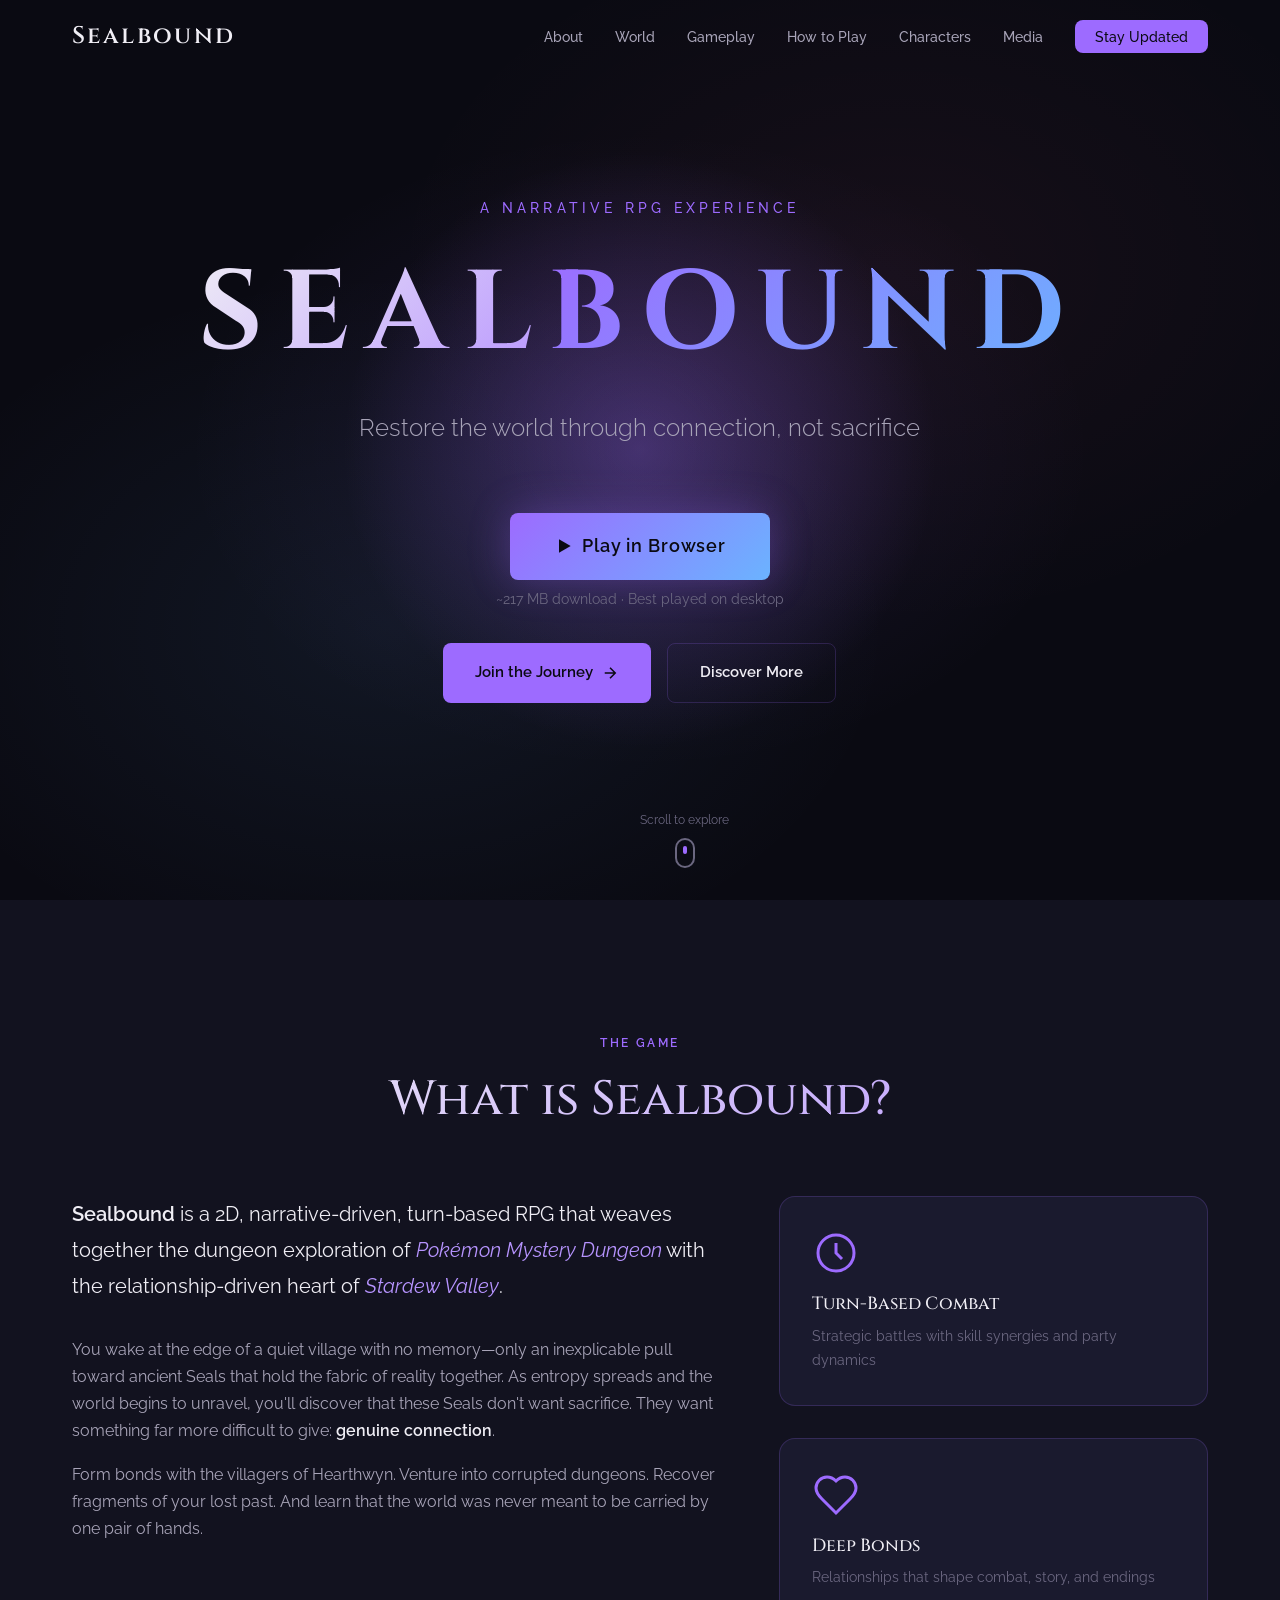
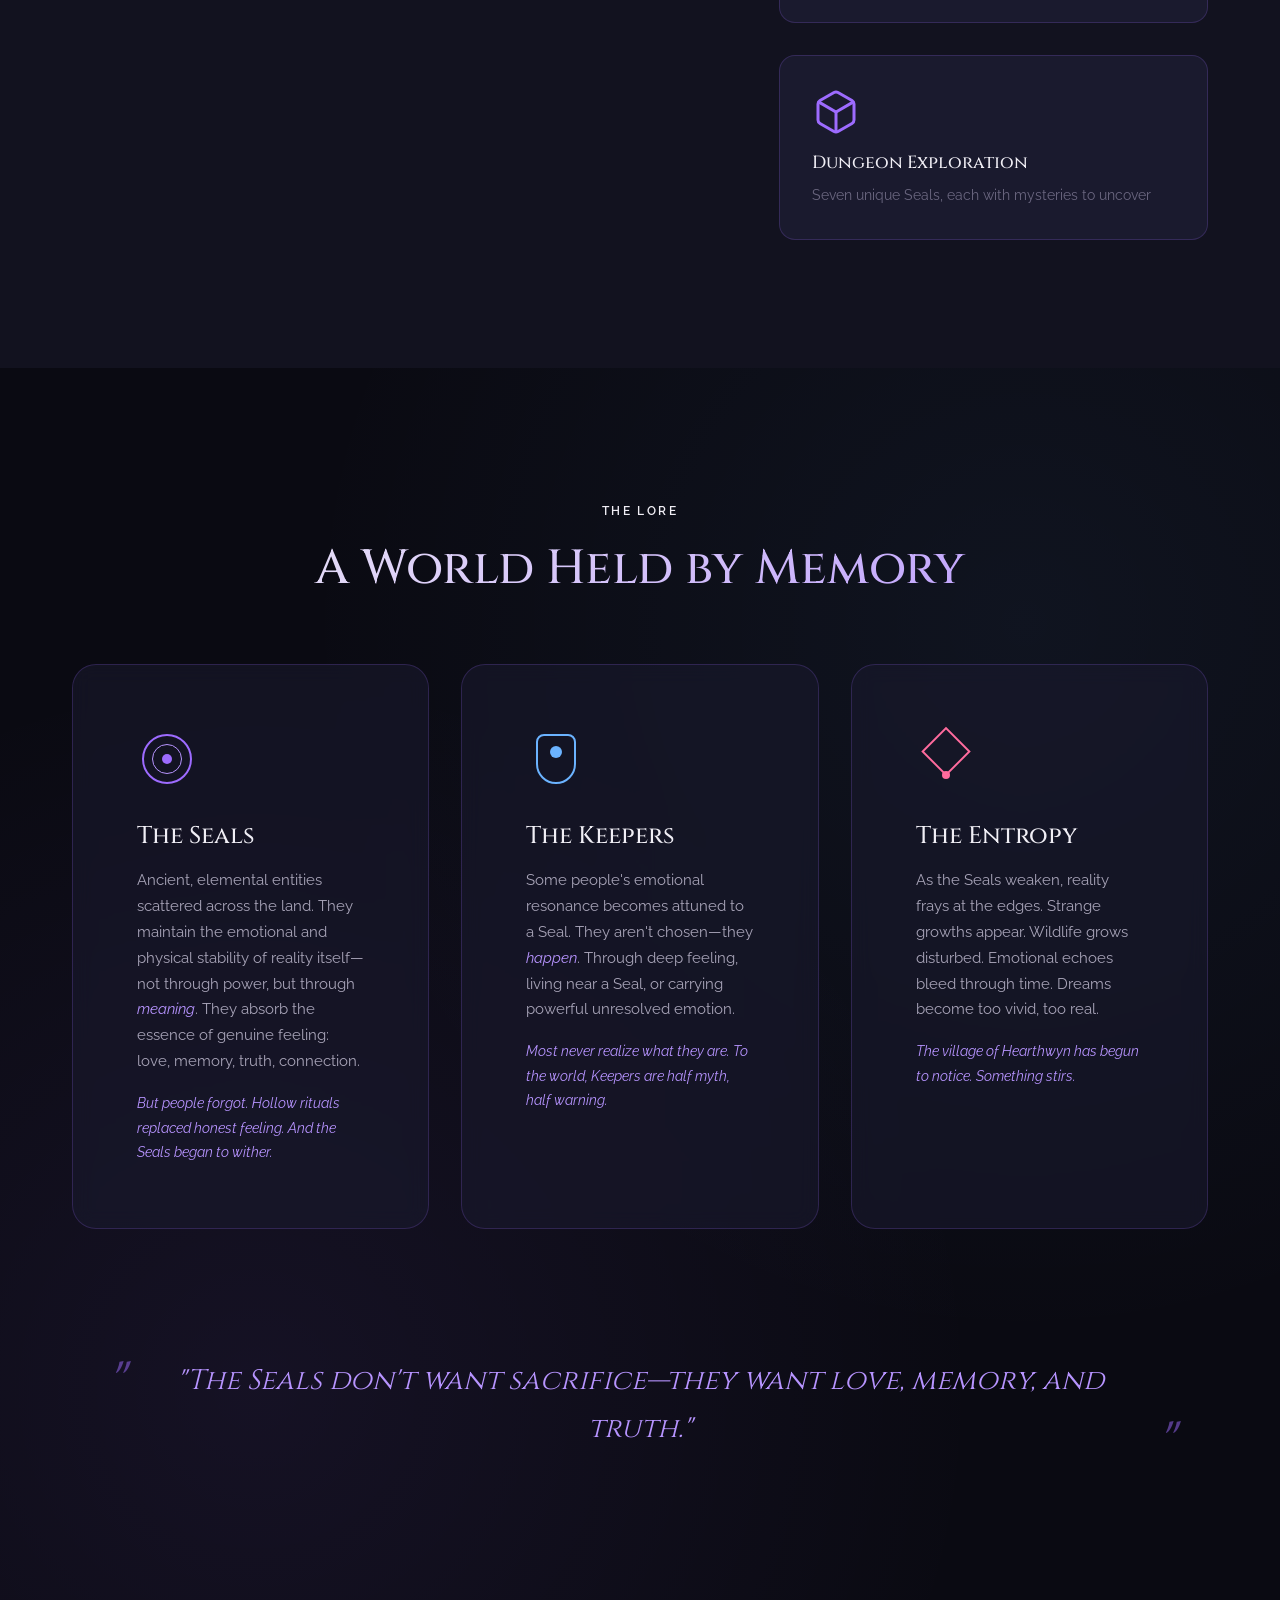
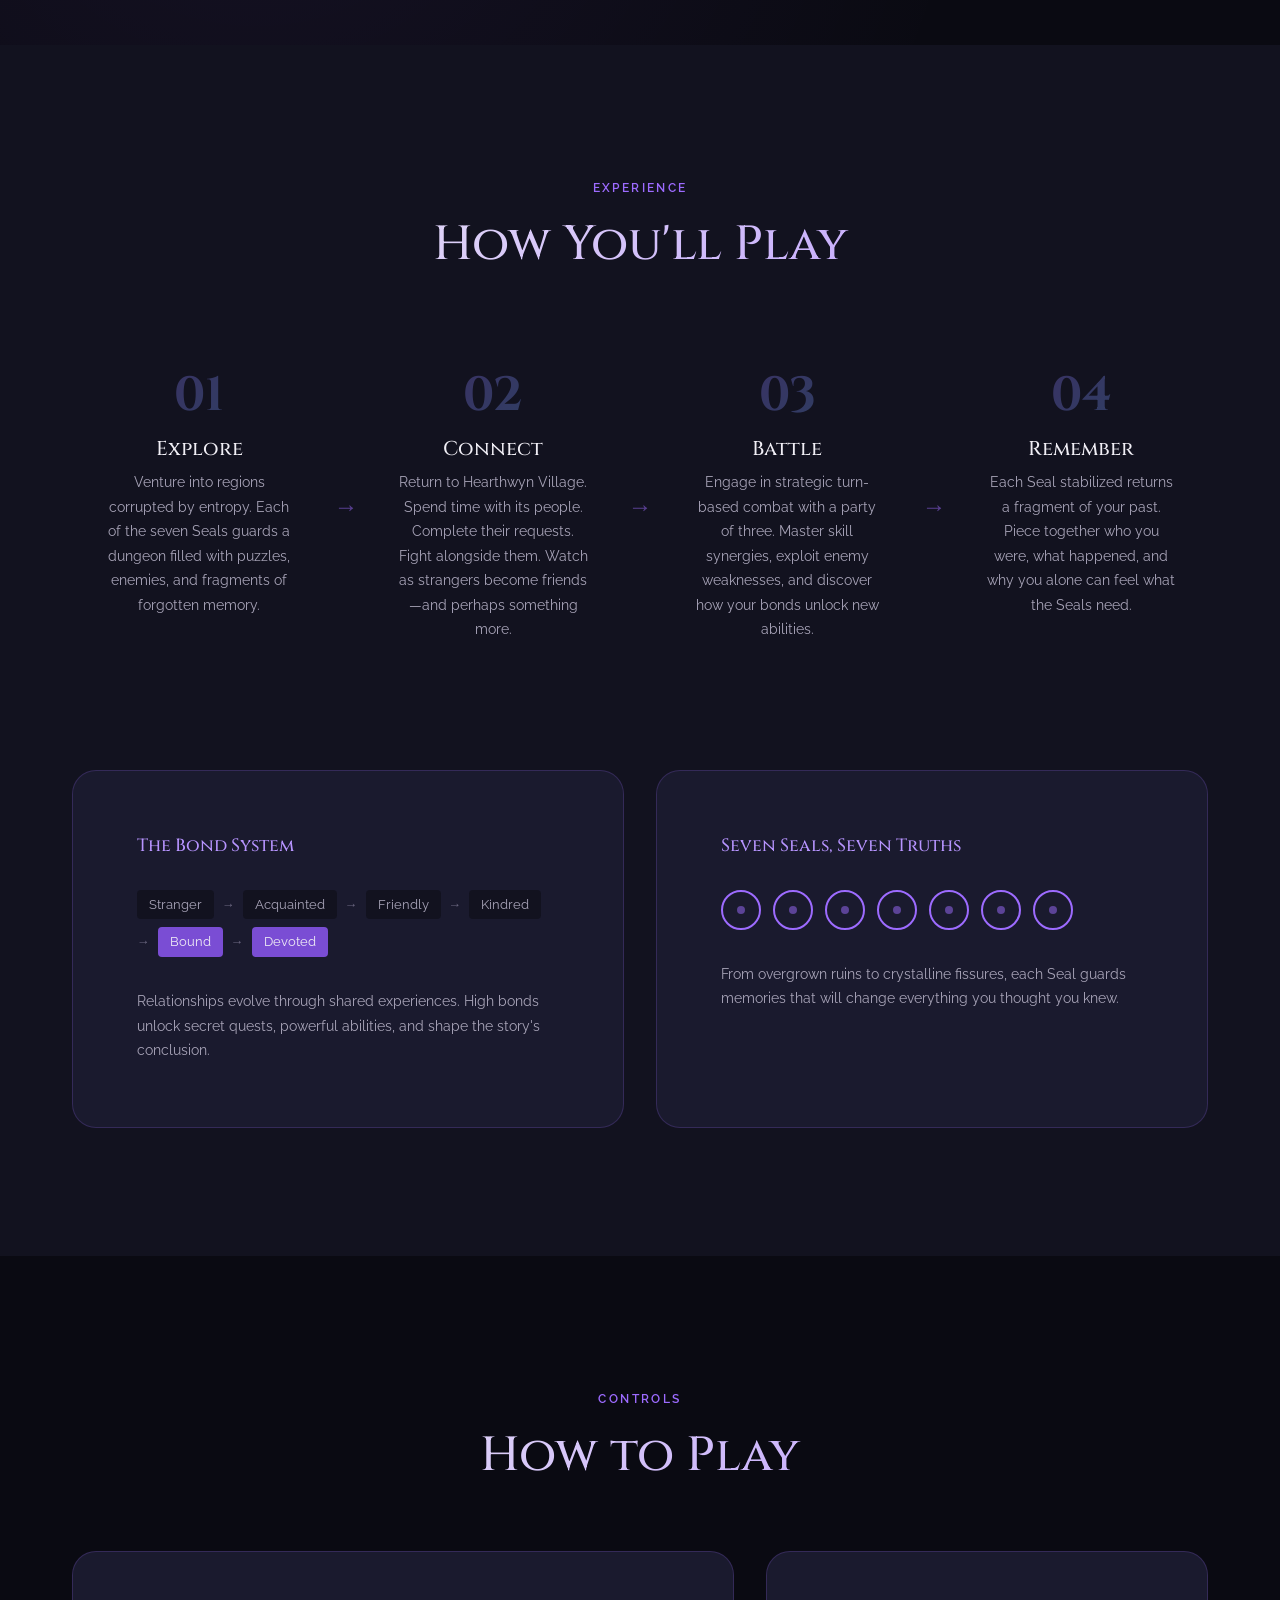
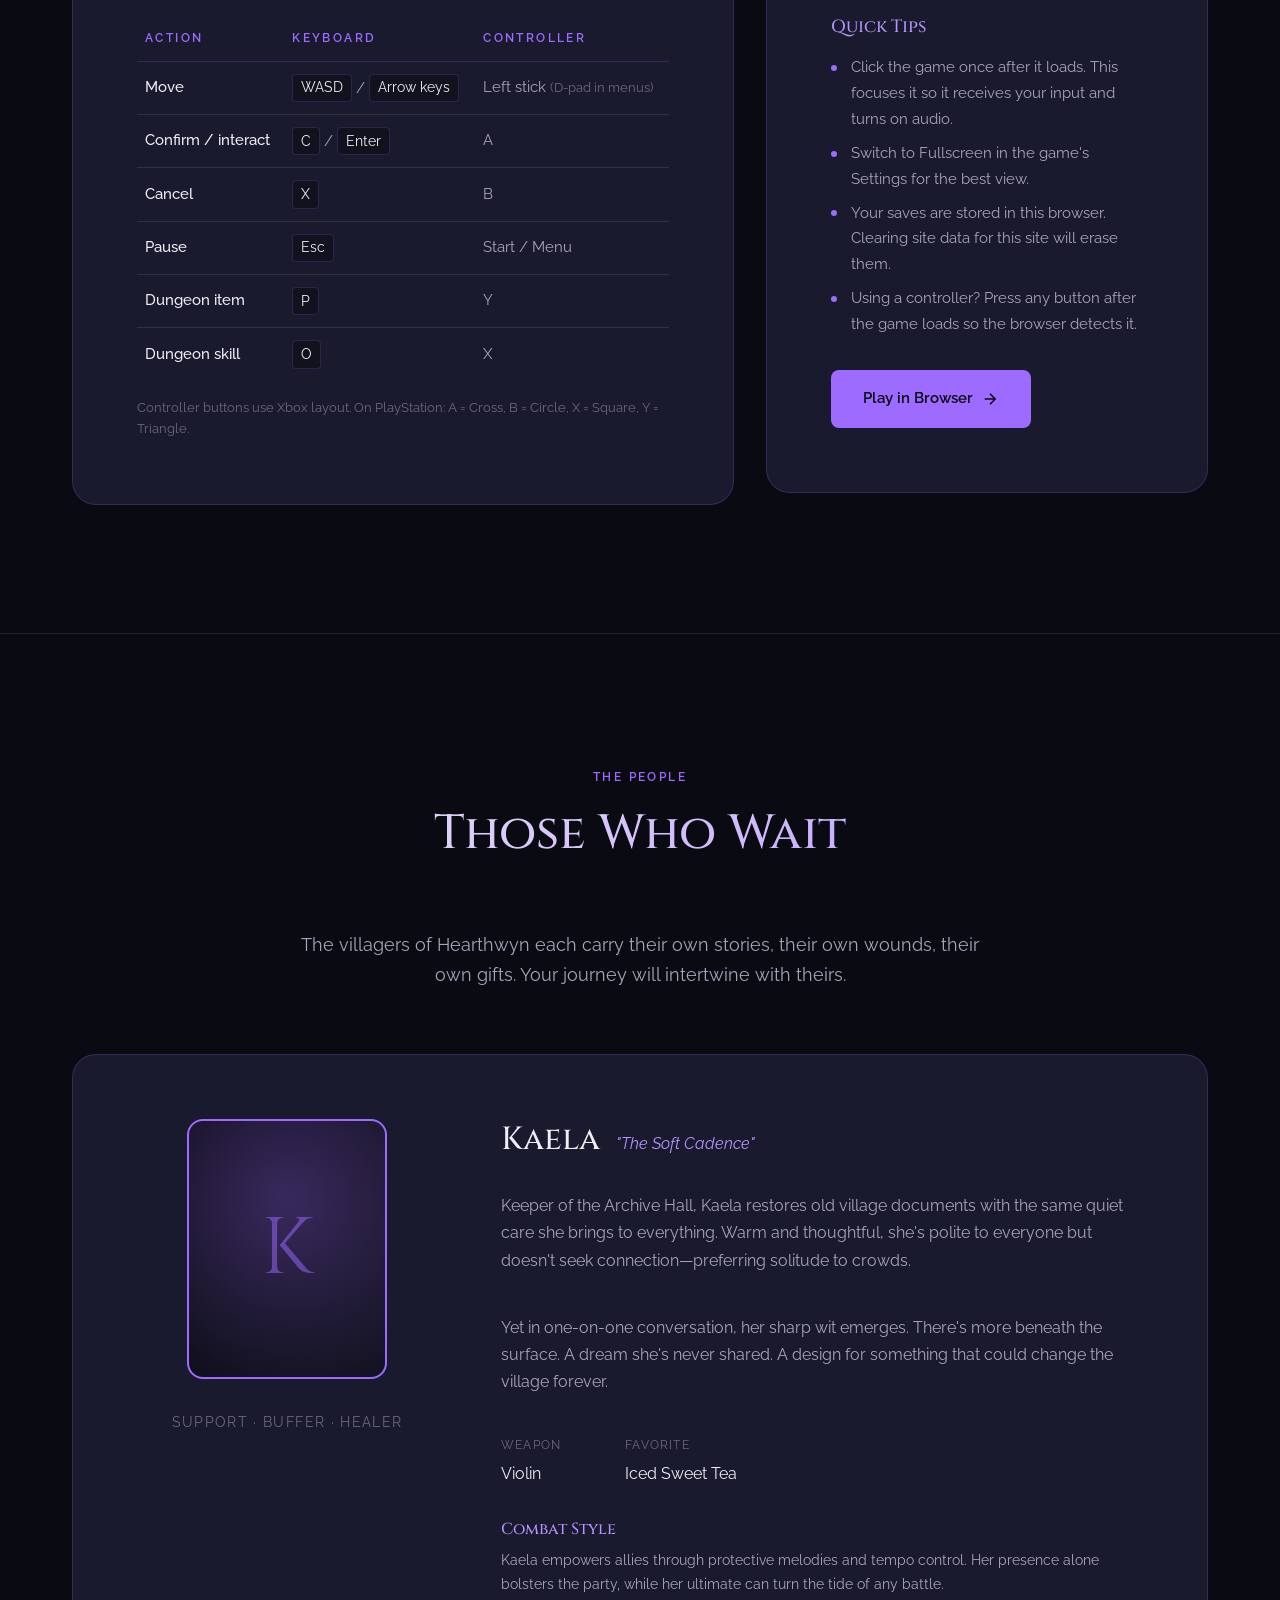
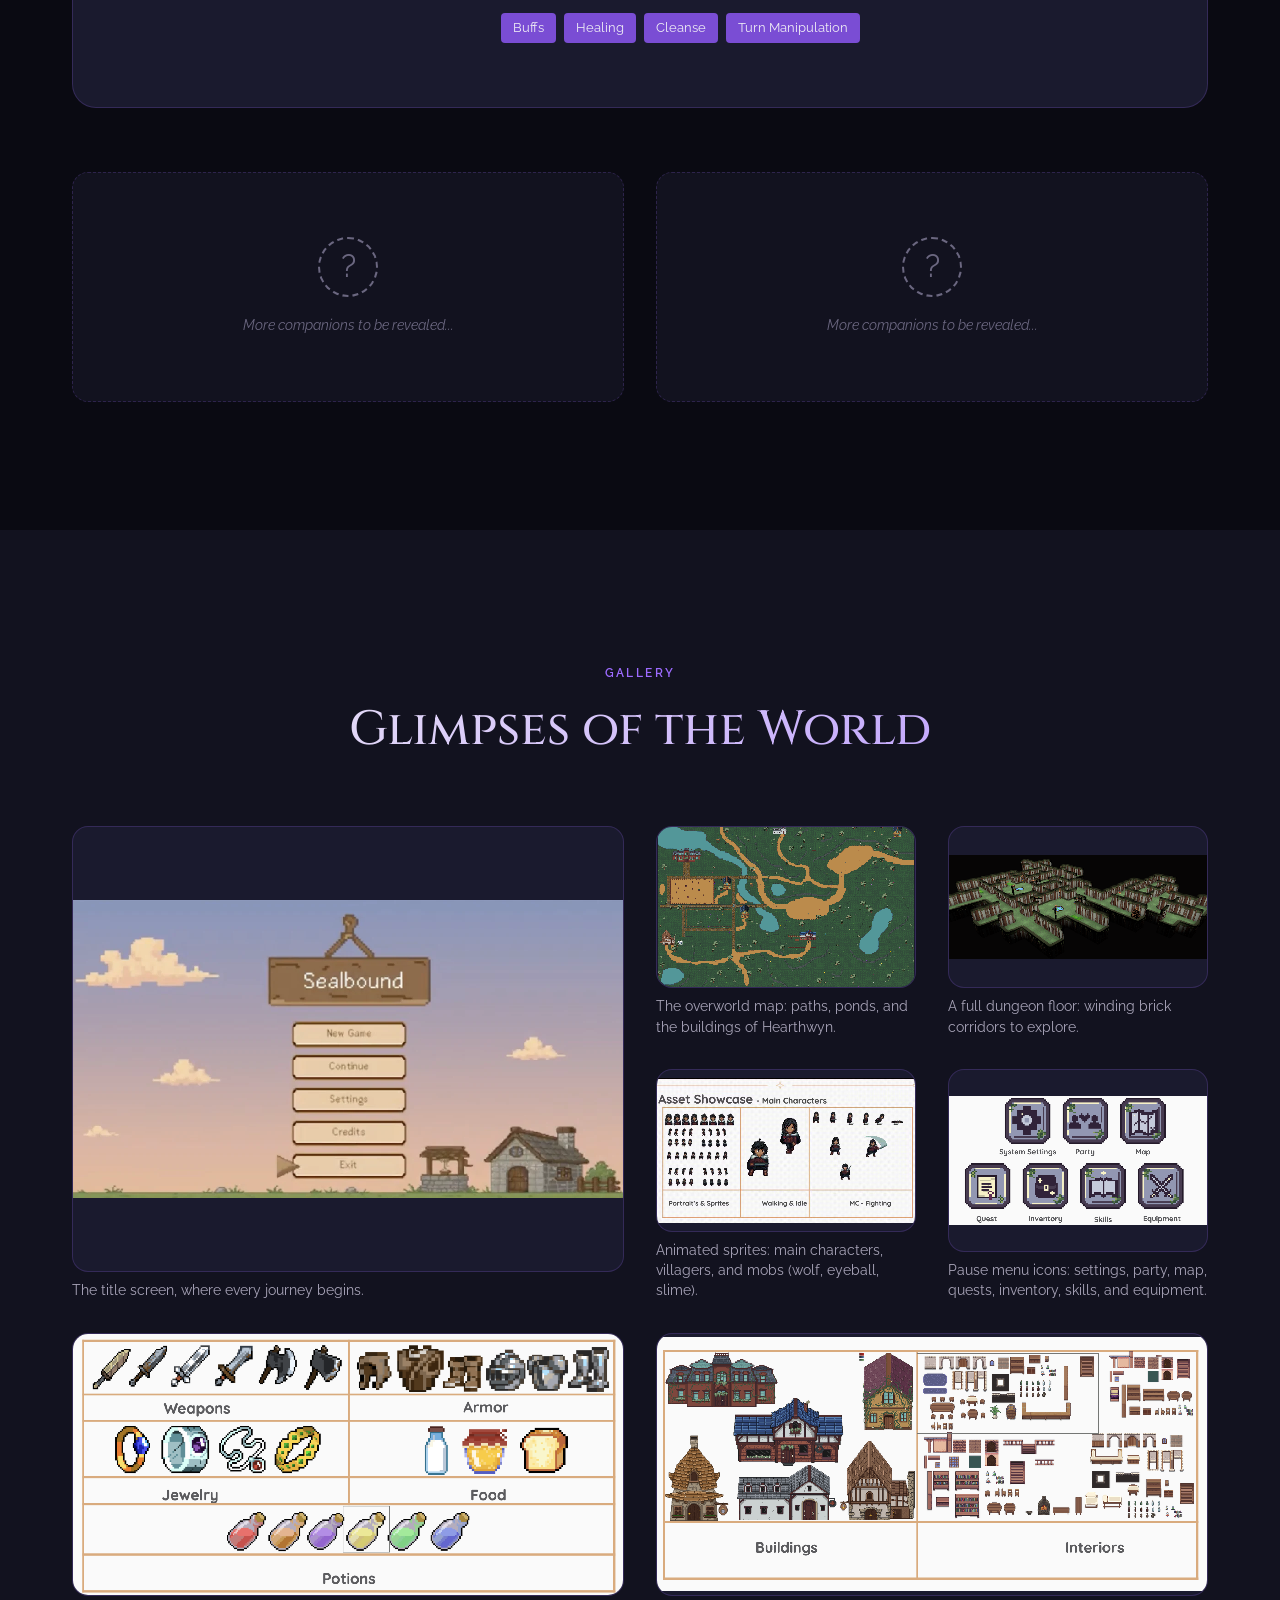
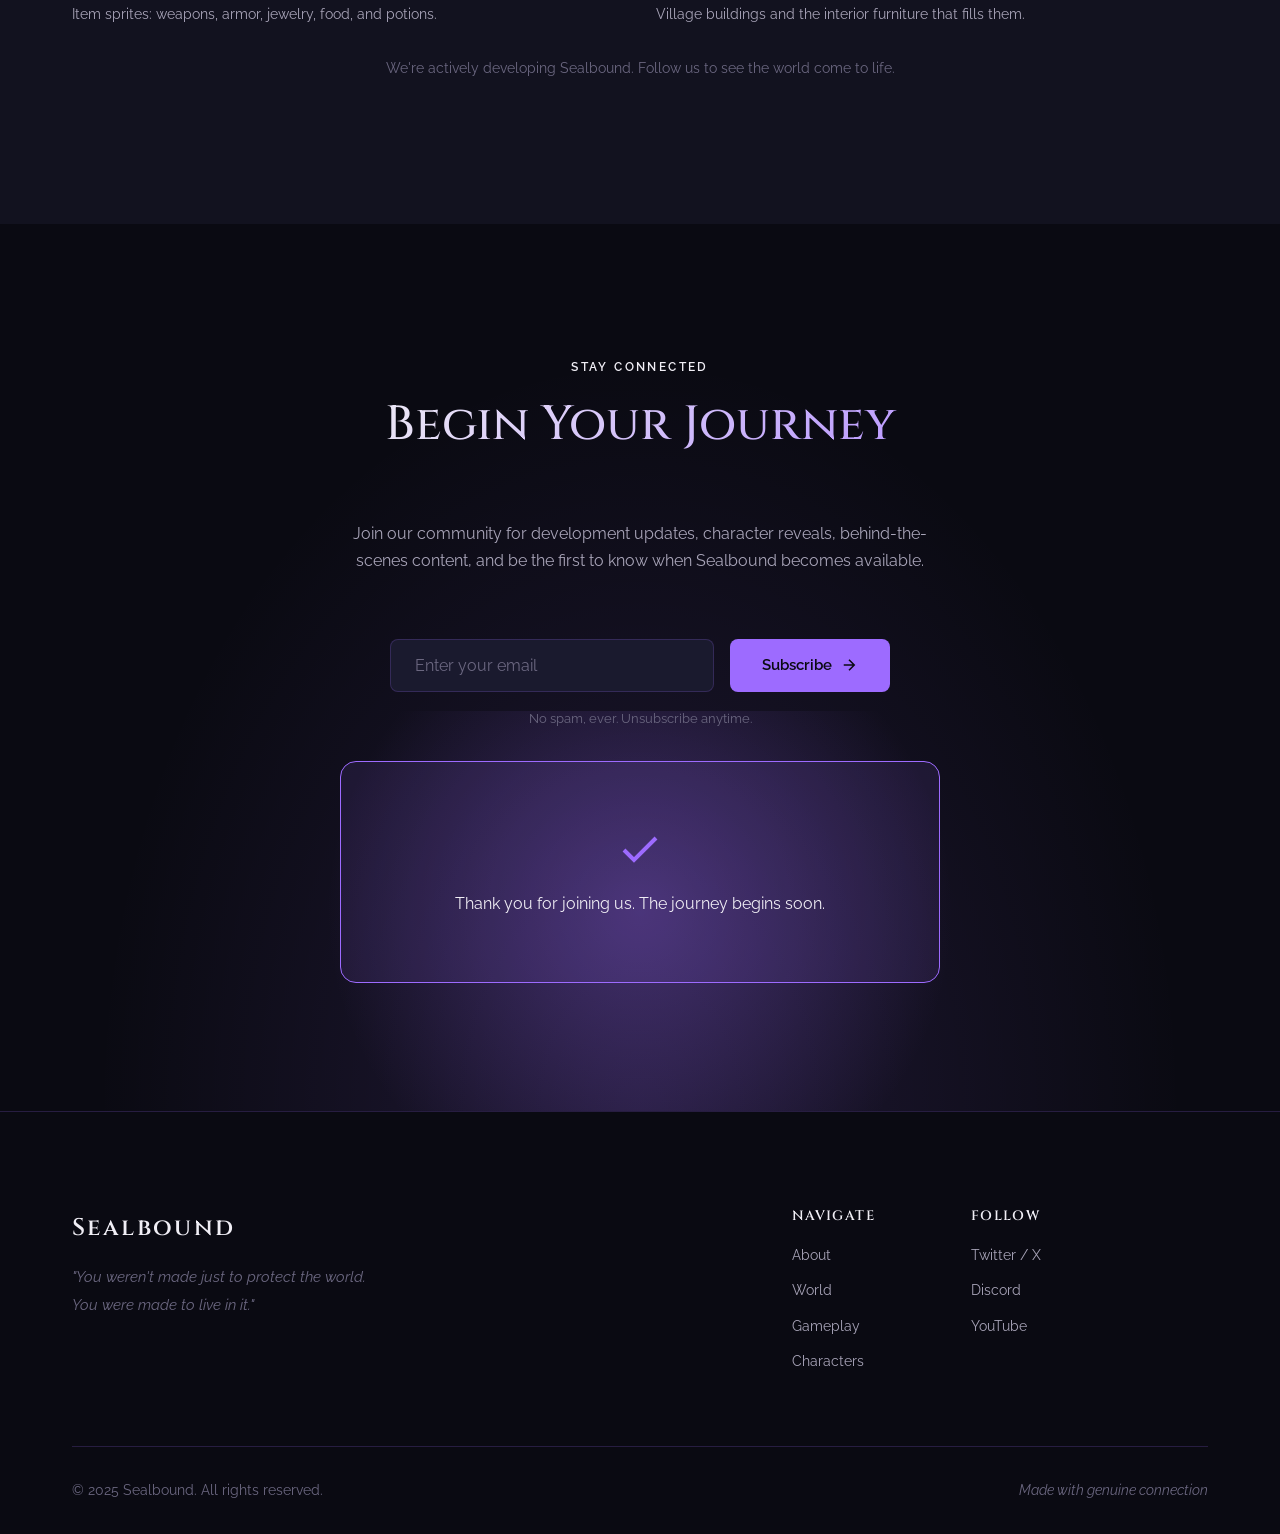
==== commit 7aaabc8e: "Add browser demo, screenshot gallery, and How to Play section - Serve the single-threaded Godot web " ====
--- a/index.html
+++ b/index.html
@@ -36,6 +36,7 @@
                 <li><a href="#about">About</a></li>
                 <li><a href="#world">World</a></li>
                 <li><a href="#gameplay">Gameplay</a></li>
+                <li><a href="#how-to-play">How to Play</a></li>
                 <li><a href="#characters">Characters</a></li>
                 <li><a href="#media">Media</a></li>
                 <li><a href="#newsletter" class="nav-cta">Stay Updated</a></li>
@@ -55,6 +56,15 @@
                 <span class="title-seal">SEAL</span><span class="title-bound">BOUND</span>
             </h1>
             <p class="hero-tagline">Restore the world through connection, not sacrifice</p>
+            <div class="hero-play">
+                <a href="play/" class="btn btn-play">
+                    <svg class="btn-play-icon" viewBox="0 0 24 24" fill="currentColor" aria-hidden="true">
+                        <polygon points="6 4 20 12 6 20 6 4"/>
+                    </svg>
+                    <span>Play in Browser</span>
+                </a>
+                <p class="hero-play-note">~217 MB download · Best played on desktop</p>
+            </div>
             <div class="hero-cta">
                 <a href="#newsletter" class="btn btn-primary">
                     <span>Join the Journey</span>
@@ -270,6 +280,77 @@
                     </div>
                     <p>From overgrown ruins to crystalline fissures, each Seal guards memories that
                        will change everything you thought you knew.</p>
+                </div>
+            </div>
+        </div>
+    </section>
+
+    <!-- How to Play Section -->
+    <section class="section how-to-play" id="how-to-play">
+        <div class="container">
+            <div class="section-header">
+                <span class="section-label">Controls</span>
+                <h2 class="section-title">How to Play</h2>
+            </div>
+            <div class="controls-layout">
+                <div class="controls-card">
+                    <table class="controls-table">
+                        <thead>
+                            <tr>
+                                <th scope="col">Action</th>
+                                <th scope="col">Keyboard</th>
+                                <th scope="col">Controller</th>
+                            </tr>
+                        </thead>
+                        <tbody>
+                            <tr>
+                                <th scope="row">Move</th>
+                                <td><kbd>WASD</kbd> / <kbd>Arrow keys</kbd></td>
+                                <td>Left stick <span class="controls-sub">(D-pad in menus)</span></td>
+                            </tr>
+                            <tr>
+                                <th scope="row">Confirm / interact</th>
+                                <td><kbd>C</kbd> / <kbd>Enter</kbd></td>
+                                <td>A</td>
+                            </tr>
+                            <tr>
+                                <th scope="row">Cancel</th>
+                                <td><kbd>X</kbd></td>
+                                <td>B</td>
+                            </tr>
+                            <tr>
+                                <th scope="row">Pause</th>
+                                <td><kbd>Esc</kbd></td>
+                                <td>Start / Menu</td>
+                            </tr>
+                            <tr>
+                                <th scope="row">Dungeon item</th>
+                                <td><kbd>P</kbd></td>
+                                <td>Y</td>
+                            </tr>
+                            <tr>
+                                <th scope="row">Dungeon skill</th>
+                                <td><kbd>O</kbd></td>
+                                <td>X</td>
+                            </tr>
+                        </tbody>
+                    </table>
+                    <p class="controls-note">Controller buttons use Xbox layout. On PlayStation: A = Cross, B = Circle, X = Square, Y = Triangle.</p>
+                </div>
+                <div class="controls-tips">
+                    <h3>Quick Tips</h3>
+                    <ul>
+                        <li>Click the game once after it loads. This focuses it so it receives your input and turns on audio.</li>
+                        <li>Switch to Fullscreen in the game's Settings for the best view.</li>
+                        <li>Your saves are stored in this browser. Clearing site data for this site will erase them.</li>
+                        <li>Using a controller? Press any button after the game loads so the browser detects it.</li>
+                    </ul>
+                    <a href="play/" class="btn btn-primary">
+                        <span>Play in Browser</span>
+                        <svg class="btn-arrow" viewBox="0 0 24 24" fill="none" stroke="currentColor" stroke-width="2">
+                            <path d="M5 12h14M12 5l7 7-7 7"/>
+                        </svg>
+                    </a>
                 </div>
             </div>
         </div>
@@ -358,44 +439,51 @@
                 <h2 class="section-title">Glimpses of the World</h2>
             </div>
             <div class="media-grid">
-                <div class="media-placeholder media-placeholder--large">
-                    <div class="placeholder-content">
-                        <svg viewBox="0 0 24 24" fill="none" stroke="currentColor" stroke-width="1.5">
-                            <rect x="3" y="3" width="18" height="18" rx="2" ry="2"/>
-                            <circle cx="8.5" cy="8.5" r="1.5"/>
-                            <polyline points="21 15 16 10 5 21"/>
-                        </svg>
-                        <span>Concept Art Coming Soon</span>
-                    </div>
-                </div>
-                <div class="media-placeholder">
-                    <div class="placeholder-content">
-                        <svg viewBox="0 0 24 24" fill="none" stroke="currentColor" stroke-width="1.5">
-                            <rect x="3" y="3" width="18" height="18" rx="2" ry="2"/>
-                            <circle cx="8.5" cy="8.5" r="1.5"/>
-                            <polyline points="21 15 16 10 5 21"/>
-                        </svg>
-                        <span>Screenshots</span>
-                    </div>
-                </div>
-                <div class="media-placeholder">
-                    <div class="placeholder-content">
-                        <svg viewBox="0 0 24 24" fill="none" stroke="currentColor" stroke-width="1.5">
-                            <rect x="3" y="3" width="18" height="18" rx="2" ry="2"/>
-                            <circle cx="8.5" cy="8.5" r="1.5"/>
-                            <polyline points="21 15 16 10 5 21"/>
-                        </svg>
-                        <span>Character Art</span>
-                    </div>
-                </div>
-                <div class="media-placeholder">
-                    <div class="placeholder-content">
-                        <svg viewBox="0 0 24 24" fill="none" stroke="currentColor" stroke-width="1.5">
-                            <polygon points="5 3 19 12 5 21 5 3"/>
-                        </svg>
-                        <span>Gameplay Trailer</span>
-                    </div>
-                </div>
+                <figure class="media-item media-item--large">
+                    <div class="media-frame">
+                        <img src="assets/media/title-screen.webp" width="1200" height="650" alt="Sealbound title screen: a wooden Sealbound sign above New Game, Continue, Settings, Credits and Exit buttons, with a stone cottage and well under a dusk sky" loading="lazy">
+                    </div>
+                    <figcaption>The title screen, where every journey begins.</figcaption>
+                </figure>
+                <figure class="media-item">
+                    <div class="media-frame">
+                        <img src="assets/media/overworld-map.webp" width="419" height="263" alt="Top-down pixel art map of the overworld with dirt paths, ponds, a river, fields and scattered village buildings" loading="lazy">
+                    </div>
+                    <figcaption>The overworld map: paths, ponds, and the buildings of Hearthwyn.</figcaption>
+                </figure>
+                <figure class="media-item">
+                    <div class="media-frame">
+                        <img src="assets/media/dungeon-layout.webp" width="512" height="206" alt="Angled view of a sprawling dungeon maze with brick walls, grassy floors, small pools and lamp posts" loading="lazy">
+                    </div>
+                    <figcaption>A full dungeon floor: winding brick corridors to explore.</figcaption>
+                </figure>
+                <figure class="media-item">
+                    <div class="media-frame">
+                        <video poster="assets/media/asset-showcase-poster.webp" width="1280" height="720" autoplay muted loop playsinline aria-label="Animated asset showcase of main character, NPC and monster sprites">
+                            <source src="assets/media/asset-showcase.webm" type="video/webm">
+                            <source src="assets/media/asset-showcase.mp4" type="video/mp4">
+                        </video>
+                    </div>
+                    <figcaption>Animated sprites: main characters, villagers, and mobs (wolf, eyeball, slime).</figcaption>
+                </figure>
+                <figure class="media-item">
+                    <div class="media-frame">
+                        <img src="assets/media/menu-icons.webp" width="1200" height="596" alt="Pixel art pause menu icons labeled System Settings, Party, Map, Quest, Inventory, Skills and Equipment" loading="lazy">
+                    </div>
+                    <figcaption>Pause menu icons: settings, party, map, quests, inventory, skills, and equipment.</figcaption>
+                </figure>
+                <figure class="media-item media-item--wide">
+                    <div class="media-frame">
+                        <img src="assets/media/item-sprites.webp" width="1200" height="570" alt="Pixel art item sprites grouped as Weapons, Armor, Jewelry, Food and Potions" loading="lazy">
+                    </div>
+                    <figcaption>Item sprites: weapons, armor, jewelry, food, and potions.</figcaption>
+                </figure>
+                <figure class="media-item media-item--wide">
+                    <div class="media-frame">
+                        <img src="assets/media/buildings-interiors.webp" width="1246" height="576" alt="Pixel art village building exteriors next to a sheet of interior furniture and decor tiles" loading="lazy">
+                    </div>
+                    <figcaption>Village buildings and the interior furniture that fills them.</figcaption>
+                </figure>
             </div>
             <p class="media-note">
                 We're actively developing Sealbound. Follow us to see the world come to life.
--- a/css/styles.css
+++ b/css/styles.css
@@ -480,6 +480,43 @@
     color: var(--color-primary);
 }
 
+/* Play in Browser */
+.hero-play {
+    display: flex;
+    flex-direction: column;
+    align-items: center;
+    gap: var(--space-xs);
+    margin-bottom: var(--space-md);
+    opacity: 0;
+    animation: fadeInUp 1s ease forwards 0.8s;
+}
+
+.btn-play {
+    padding: 1.15rem 2.75rem;
+    font-size: 1.1rem;
+    letter-spacing: 0.05em;
+    background: linear-gradient(135deg, var(--color-primary), var(--color-secondary));
+    color: var(--color-bg-dark);
+    box-shadow: var(--shadow-glow);
+}
+
+.btn-play:hover {
+    color: var(--color-bg-dark);
+    transform: translateY(-2px);
+    box-shadow: var(--shadow-glow-strong);
+}
+
+.btn-play-icon {
+    width: 20px;
+    height: 20px;
+}
+
+.hero-play-note {
+    font-size: 0.85rem;
+    color: var(--color-text-muted);
+    margin-bottom: 0;
+}
+
 .btn-arrow {
     width: 18px;
     height: 18px;
@@ -953,6 +990,118 @@
 }
 
 /* ================================
+   HOW TO PLAY SECTION
+   ================================ */
+.how-to-play {
+    background: var(--color-bg-dark);
+    border-bottom: 1px solid var(--color-border-light);
+}
+
+.controls-layout {
+    display: grid;
+    grid-template-columns: 1.5fr 1fr;
+    gap: var(--space-md);
+    align-items: start;
+}
+
+.controls-card,
+.controls-tips {
+    padding: var(--space-lg);
+    background: var(--color-bg-light);
+    border-radius: var(--radius-xl);
+    border: 1px solid var(--color-border);
+}
+
+.controls-table {
+    width: 100%;
+    border-collapse: collapse;
+    font-size: 0.95rem;
+}
+
+.controls-table th,
+.controls-table td {
+    padding: 0.75rem var(--space-xs);
+    text-align: left;
+    border-bottom: 1px solid var(--color-border-light);
+    vertical-align: middle;
+}
+
+.controls-table thead th {
+    font-size: 0.75rem;
+    font-weight: 600;
+    letter-spacing: 0.2em;
+    text-transform: uppercase;
+    color: var(--color-primary);
+    border-bottom-color: var(--color-border);
+}
+
+.controls-table tbody th {
+    font-weight: 500;
+    color: var(--color-text-primary);
+}
+
+.controls-table td {
+    color: var(--color-text-secondary);
+}
+
+.controls-table tbody tr:last-child th,
+.controls-table tbody tr:last-child td {
+    border-bottom: none;
+}
+
+.controls-table kbd {
+    display: inline-block;
+    padding: 0.1rem 0.5rem;
+    font-family: var(--font-body);
+    font-size: 0.85rem;
+    color: var(--color-text-primary);
+    background: var(--color-bg-medium);
+    border: 1px solid var(--color-border);
+    border-radius: var(--radius-sm);
+}
+
+.controls-sub {
+    font-size: 0.8rem;
+    color: var(--color-text-muted);
+}
+
+.controls-note {
+    margin: var(--space-sm) 0 0;
+    font-size: 0.8rem;
+    color: var(--color-text-muted);
+}
+
+.controls-tips h3 {
+    font-size: 1.1rem;
+    margin-bottom: var(--space-sm);
+    color: var(--color-primary-light);
+}
+
+.controls-tips ul {
+    list-style: none;
+    margin-bottom: var(--space-md);
+}
+
+.controls-tips li {
+    position: relative;
+    padding-left: 1.25rem;
+    margin-bottom: var(--space-xs);
+    font-size: 0.95rem;
+    color: var(--color-text-secondary);
+}
+
+.controls-tips li::before {
+    content: '';
+    position: absolute;
+    left: 0;
+    top: 0.65em;
+    width: 6px;
+    height: 6px;
+    border-radius: 50%;
+    background: var(--color-primary);
+}
+
+/* ================================
    CHARACTERS SECTION
    ================================ */
 .characters {
@@ -1189,6 +1338,54 @@
     font-size: 0.85rem;
 }
 
+.media-item {
+    display: flex;
+    flex-direction: column;
+    gap: var(--space-xs);
+}
+
+.media-frame {
+    flex: 1;
+    aspect-ratio: 16/10;
+    background: var(--color-bg-light);
+    border-radius: var(--radius-lg);
+    border: 1px solid var(--color-border);
+    overflow: hidden;
+    transition: border-color var(--transition-medium);
+}
+
+.media-item:hover .media-frame {
+    border-color: var(--color-primary);
+}
+
+.media-frame img,
+.media-frame video {
+    display: block;
+    width: 100%;
+    height: 100%;
+    object-fit: contain;
+    image-rendering: pixelated;
+}
+
+.media-item--large {
+    grid-column: span 2;
+    grid-row: span 2;
+}
+
+.media-item--wide {
+    grid-column: span 2;
+}
+
+.media-item--wide .media-frame {
+    aspect-ratio: 21/10;
+}
+
+.media-item figcaption {
+    font-size: 0.85rem;
+    color: var(--color-text-secondary);
+    line-height: 1.5;
+}
+
 .media-note {
     text-align: center;
     color: var(--color-text-muted);
@@ -1430,6 +1627,14 @@
     .media-placeholder--large {
         grid-column: span 2;
         grid-row: span 1;
+    }
+
+    .media-item--large {
+        grid-row: span 1;
+    }
+
+    .controls-layout {
+        grid-template-columns: 1fr;
     }
 }
 
@@ -1544,6 +1749,25 @@
         grid-column: span 1;
     }
 
+    .media-item--large,
+    .media-item--wide {
+        grid-column: span 1;
+    }
+
+    .controls-card,
+    .controls-tips {
+        padding: var(--space-md) var(--space-sm);
+    }
+
+    .controls-table {
+        font-size: 0.85rem;
+    }
+
+    .controls-table th,
+    .controls-table td {
+        padding: 0.6rem 0.35rem;
+    }
+
     .bond-levels {
         justify-content: center;
     }
